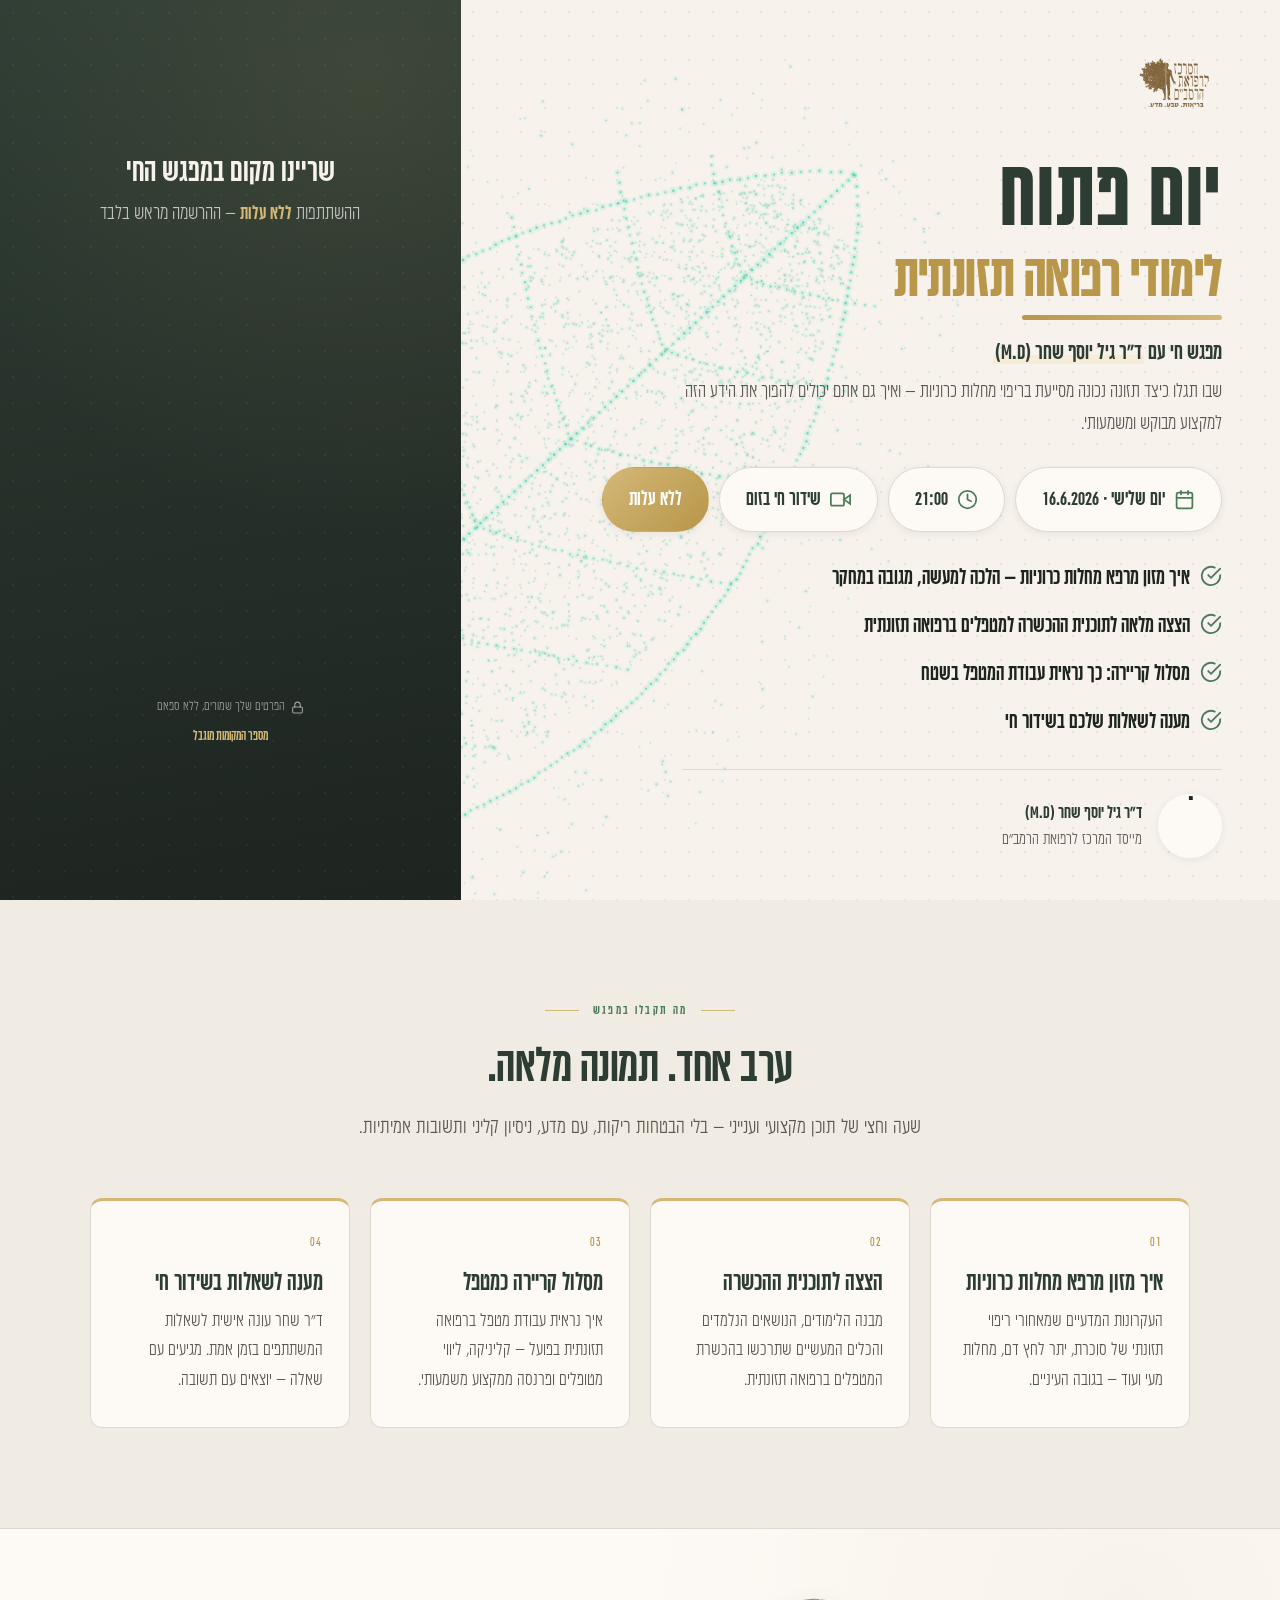
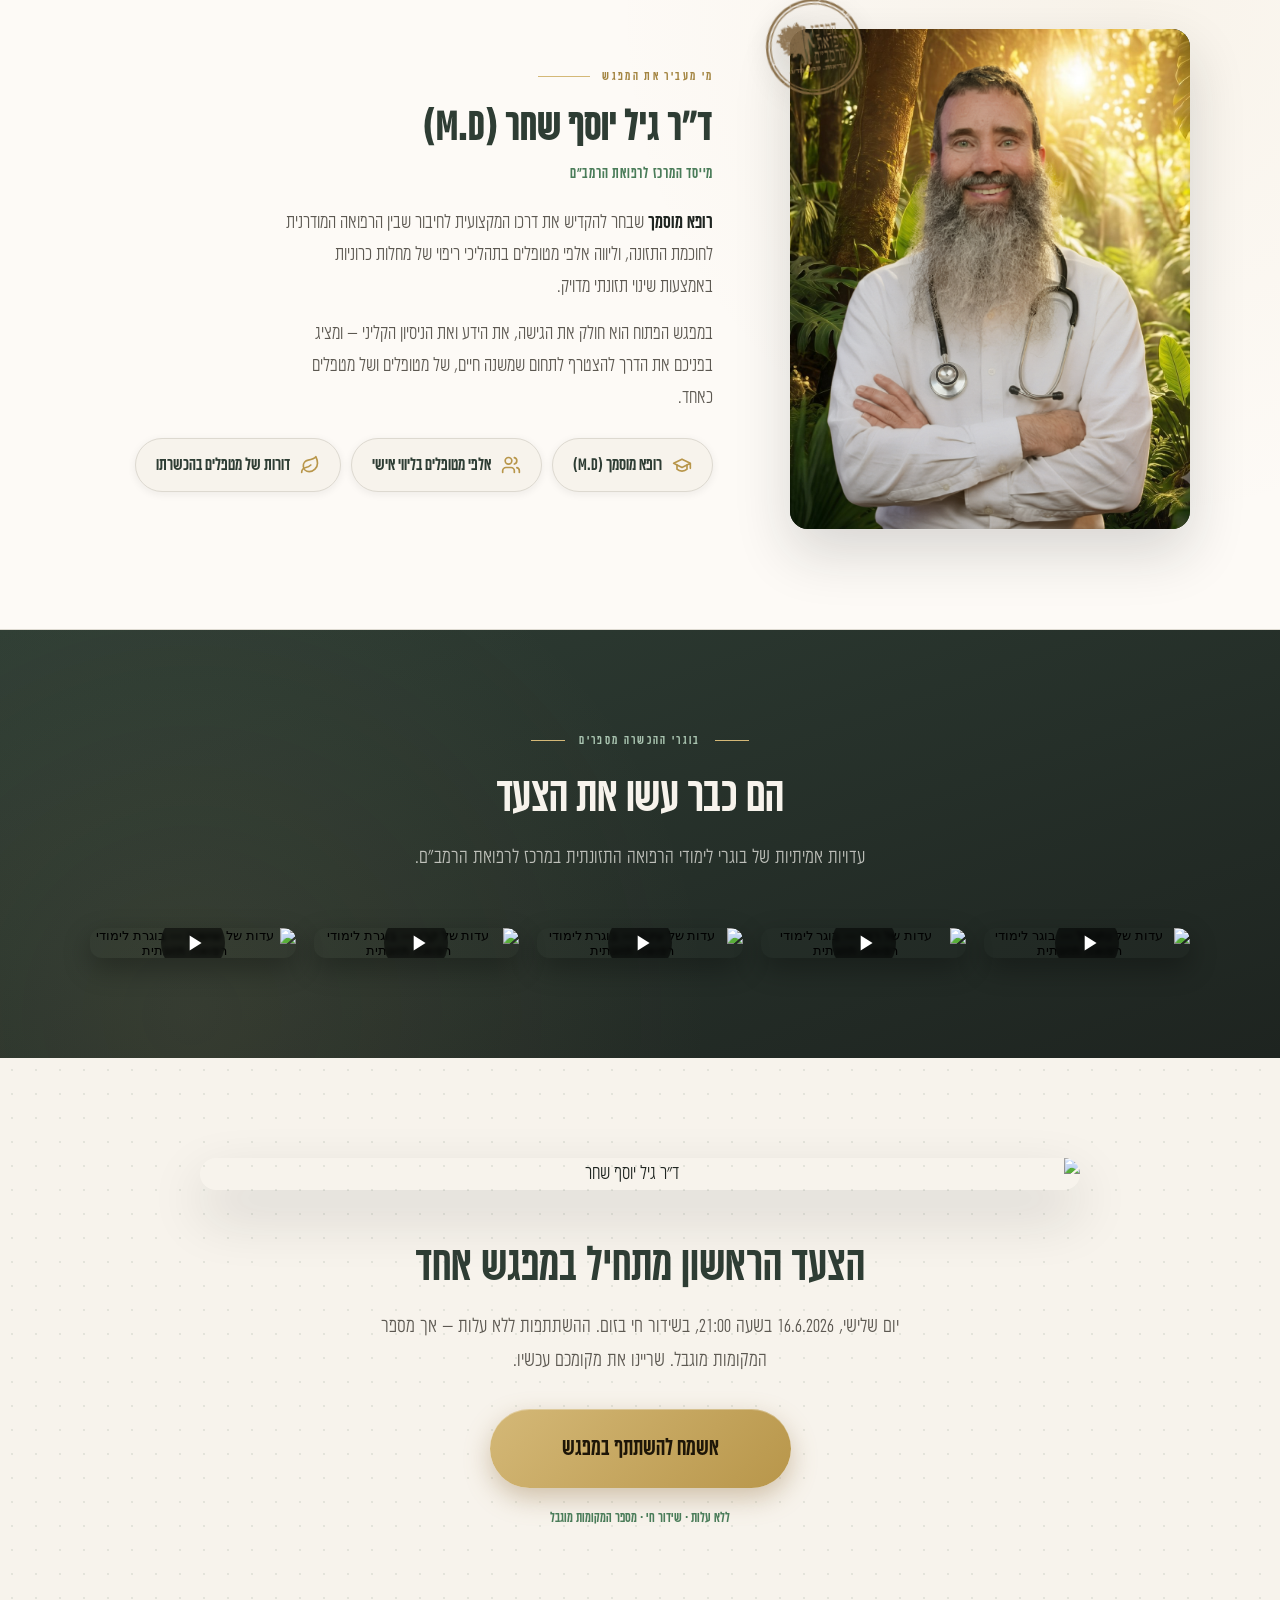
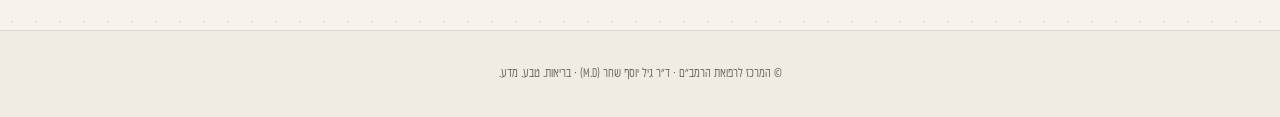
==== deploy/index.html @ e57608a2 "Initial commit: Rambam open-day landing page Landing page variants, deploy folder (served on Vercel)" ====
<!DOCTYPE html>
<html lang="he" dir="rtl">
<head>
<meta charset="UTF-8">
<meta name="viewport" content="width=device-width, initial-scale=1.0">
<title>יום פתוח | הכשרת מטפלים ברפואה תזונתית — ד"ר גיל יוסף שחר (M.D)</title>
<style>
@font-face{font-family:'FbMonopolitser';font-weight:400;font-style:normal;font-display:swap;src:url([data-uri]) format('opentype');}
@font-face{font-family:'FbMonopolitser';font-weight:400;font-style:normal;font-display:swap;src:url([data-uri]) format('opentype');unicode-range:U+0590-05FF,U+FB1D-FB4F,U+200F,U+05BE;}
@font-face{font-family:'FbMonopolitser';font-weight:500;font-style:normal;font-display:swap;src:url([data-uri]) format('opentype');}
@font-face{font-family:'FbMonopolitser';font-weight:500;font-style:normal;font-display:swap;src:url([data-uri]) format('opentype');unicode-range:U+0590-05FF,U+FB1D-FB4F,U+200F,U+05BE;}
@font-face{font-family:'FbMonopolitser';font-weight:700;font-style:normal;font-display:swap;src:url([data-uri]) format('opentype');}
@font-face{font-family:'FbMonopolitser';font-weight:700;font-style:normal;font-display:swap;src:url([data-uri]) format('opentype');unicode-range:U+0590-05FF,U+FB1D-FB4F,U+200F,U+05BE;}
@font-face{font-family:'FbMonopolitser';font-weight:900;font-style:normal;font-display:swap;src:url([data-uri]) format('opentype');}
@font-face{font-family:'FbMonopolitser';font-weight:900;font-style:normal;font-display:swap;src:url([data-uri]) format('opentype');unicode-range:U+0590-05FF,U+FB1D-FB4F,U+200F,U+05BE;}
  :root{
    --ink:#1E2420;
    --ink-soft:#5C5851;
    --sage:#8DB89A;
    --leaf:#4A7C59;
    --forest:#2E3D34;
    --forest-deep:#1E2420;
    --cream:#F7F3EC;
    --cream-2:#F0ECE3;
    --paper:#FDFAF6;
    --line:#DDD9D0;
    --bronze:#B8964A;
    --bronze-light:#D4B877;
    --bronze-pale:#F5EDD8;
    --bronze-deep:#8F7234;
    --gold-600:#A38440;
    --white:#FDFAF6;
    --shadow-sm:0 2px 8px rgba(24,34,30,.07);
    --shadow-md:0 12px 32px rgba(24,34,30,.12);
    --shadow-lg:0 24px 56px rgba(24,34,30,.16);
    --shadow-gold:0 8px 24px rgba(184,134,47,.22);
    --r-sm:8px; --r-md:12px; --r-lg:18px;
    --ease:cubic-bezier(.22,1,.36,1);
  }
  *{margin:0;padding:0;box-sizing:border-box}
  html{scroll-behavior:smooth}
  body{
    font-family:'FbMonopolitser','Heebo','Assistant',sans-serif;
    color:var(--ink);
    background:var(--cream);
    line-height:1.65;
    font-size:19.5px;
    -webkit-font-smoothing:antialiased;
    overflow-x:hidden;
  }
  h1,h2,h3{font-family:'FbMonopolitser','Heebo','Assistant',sans-serif;font-weight:700;line-height:1.22}
  img{max-width:100%;display:block}
  a{color:inherit}
  :focus-visible{outline:3px solid var(--bronze-light);outline-offset:2px;border-radius:4px}

  .dotted{
    background-image:radial-gradient(circle,rgba(86,117,94,.12) 1px,transparent 1px);
    background-size:24px 24px;
  }

  @media (prefers-reduced-motion:reduce){
    *,*::before,*::after{animation-duration:.01ms!important;animation-delay:0ms!important;transition-duration:.01ms!important}
    html{scroll-behavior:auto}
  }

  /* ============ HERO ============ */
  .hero{
    min-height:100vh;
    min-height:100dvh;
    display:grid;
    grid-template-columns:minmax(0,1fr) clamp(400px,36vw,500px); /* RTL: right=content, left=form */
  }
  .hero-content{
    padding:clamp(20px,3vw,36px) clamp(24px,4.5vw,64px) clamp(28px,3vw,44px);
    display:flex;
    flex-direction:column;
    min-width:0;
  }
  .hero-topbar{
    display:flex;
    align-items:center;
    gap:14px;
    margin-bottom:14px;
  }
  .hero-topbar img{height:96px;width:auto}
  .hero-inner{margin:auto 0;max-width:680px}
  .hero h1{
    font-size:clamp(46px,4.8vw,76px);
    font-weight:900;
    color:var(--forest);
    margin-bottom:20px;
    letter-spacing:-.01em;
    line-height:1.12;
  }
  .hero h1 .h1-top{
    display:block;
    font-size:1.55em;
    font-weight:900;
    color:var(--forest);
    letter-spacing:.02em;
    margin-bottom:0;
    line-height:1;
  }
  .hero h1 em{
    font-style:normal;
    display:block;
    position:relative;
    color:var(--bronze);
  }
  .hero h1 em::after{
    content:"";
    position:absolute;
    right:0;bottom:-6px;
    width:clamp(90px,30%,200px);
    height:5px;
    background:linear-gradient(270deg,var(--bronze-light),var(--bronze));
    border-radius:3px;
  }
  .sub-lead{
    display:block;
    font-size:1.18em;
    font-weight:700;
    color:var(--forest);
    margin-bottom:6px;
  }
  .sub-lead mark{
    background:linear-gradient(transparent 62%,var(--bronze-pale) 62%);
    color:inherit;
    padding:0 2px;
  }
  .hero-sub{
    font-size:clamp(19px,1.5vw,22px);
    font-weight:300;
    color:var(--ink-soft);
    max-width:560px;
    margin-bottom:26px;
  }
  .date-badge{
    display:flex;
    flex-wrap:wrap;
    gap:10px;
    margin-bottom:28px;
  }
  .date-badge span{
    display:inline-flex;
    align-items:center;
    gap:9px;
    padding:15px 26px;
    font-weight:700;
    font-size:20px;
    color:var(--forest);
    background:var(--paper);
    border:1.5px solid var(--line);
    border-radius:100px;
    box-shadow:var(--shadow-sm);
    white-space:nowrap;
  }
  .date-badge svg{width:21px;height:21px;stroke:var(--leaf);flex-shrink:0}
  .date-badge .free{
    color:#fff;
    background:linear-gradient(135deg,var(--bronze-light),var(--bronze));
    border-color:transparent;
  }
  .hero-points{list-style:none;margin-bottom:4px}
  .hero-points li{
    position:relative;
    padding-right:32px;
    margin-bottom:12px;
    font-size:22px;
    font-weight:700;
    color:var(--ink);
  }
  .hero-points li svg{
    position:absolute;
    right:0;top:5px;
    width:22px;height:22px;
    stroke:var(--leaf);
  }
  .hero-doc{
    margin-top:28px;
    display:flex;
    align-items:center;
    gap:16px;
    padding-top:24px;
    border-top:1px solid var(--line);
    max-width:540px;
  }
  .hero-doc-pic{
    width:64px;height:64px;flex:none;
    border-radius:50%;
    overflow:hidden;
    border:2px solid var(--paper);
    box-shadow:var(--shadow-sm);
    background:var(--paper);
  }
  .hero-doc-pic img{
    width:100%;height:100%;
    object-fit:cover;
    object-position:51% 45%;
    transform:scale(3.4);
    transform-origin:51% 47%;
  }
  .hero-doc .name{font-weight:700;color:var(--forest);font-size:18px}
  .hero-doc .role{font-size:16px;color:var(--ink-soft)}

  /* ============ HERO PEEK LEAF — removable block (start) ============ */
  .hero{position:relative;overflow:hidden}
  .hero-content{position:relative;z-index:1}     /* transparent → leaf peeks through on cream */
  .form-panel{position:relative;z-index:1}        /* opaque green → hides the leaf behind it */
  .leaf-bg{position:absolute;inset:0;z-index:0;pointer-events:none}
  .leaf-bg canvas{position:absolute;inset:0;width:100%;height:100%;display:block}
  /* ============ HERO PEEK LEAF — removable block (end) ============ */


  /* ============ FORM PANEL ============ */
  .form-panel{
    background:
      radial-gradient(circle at 80% 10%,rgba(194,163,111,.12),transparent 50%),
      radial-gradient(circle,rgba(250,248,243,.05) 1px,transparent 1px),
      linear-gradient(170deg,var(--forest) 0%,var(--forest-deep) 100%);
    background-size:auto,26px 26px,auto;
    color:var(--cream);
    display:flex;
    align-items:center;
    justify-content:center;
    padding:clamp(28px,3vw,44px) clamp(24px,2.6vw,44px);
  }
  .form-card{width:100%;max-width:392px}
  .smoove-embed{margin:6px 0 4px}
  .smoove-embed iframe{
    width:100%;
    min-height:430px;
    border:0;
    border-radius:var(--r-md);
    background:transparent;
    display:block;
  }
  .form-card h2{
    font-size:clamp(31px,2.5vw,36px);
    font-weight:700;
    color:var(--cream);
    margin-bottom:6px;
    text-align:center;
  }
  .form-card .form-sub{
    text-align:center;
    font-size:19.5px;
    font-weight:300;
    color:rgba(250,248,243,.72);
    margin-bottom:24px;
  }
  .form-card .form-sub strong{color:var(--bronze-light);font-weight:600}
  .field{margin-bottom:14px}
  .field label{
    display:block;
    font-size:13px;
    font-weight:600;
    letter-spacing:.04em;
    color:rgba(250,248,243,.78);
    margin-bottom:5px;
  }
  .field input[type=text],
  .field input[type=tel],
  .field input[type=email]{
    width:100%;
    min-height:48px;
    padding:12px 16px;
    border:1px solid rgba(250,248,243,.22);
    border-radius:var(--r-sm);
    background:rgba(250,248,243,.06);
    color:var(--cream);
    font-family:'FbMonopolitser','Heebo','Assistant',sans-serif;
    font-size:16px;
    transition:border-color .2s,background .2s,box-shadow .2s;
  }
  .field input::placeholder{color:rgba(250,248,243,.38)}
  .field input:focus{
    outline:none;
    border-color:var(--bronze-light);
    background:rgba(250,248,243,.1);
    box-shadow:0 0 0 3px rgba(194,163,111,.22);
  }
  .name-row{display:grid;grid-template-columns:1fr 1fr;gap:12px;margin-bottom:14px}
  .name-row .field{margin-bottom:0}
  .consent{
    display:flex;
    align-items:flex-start;
    gap:10px;
    margin:6px 0 18px;
    font-size:12px;
    line-height:1.55;
    color:rgba(250,248,243,.66);
    cursor:pointer;
  }
  .consent input{
    margin-top:2px;
    width:18px;height:18px;
    flex-shrink:0;
    accent-color:var(--bronze-light);
    cursor:pointer;
  }
  .submit-btn{
    width:100%;
    min-height:68px;
    padding:19px;
    border:none;
    border-radius:var(--r-md);
    background:linear-gradient(135deg,var(--bronze-light) 0%,var(--bronze) 100%);
    color:#1e1608;
    font-family:'FbMonopolitser','Heebo','Assistant',sans-serif;
    font-size:23px;
    font-weight:700;
    cursor:pointer;
    transition:transform .18s var(--ease),box-shadow .18s var(--ease),opacity .2s;
    box-shadow:0 8px 22px rgba(0,0,0,.28),inset 0 1px 0 rgba(255,255,255,.25);
    display:flex;
    align-items:center;
    justify-content:center;
    gap:10px;
  }
  .submit-btn:hover{transform:translateY(-2px);box-shadow:0 12px 28px rgba(0,0,0,.34),inset 0 1px 0 rgba(255,255,255,.25)}
  .submit-btn:active{transform:translateY(0) scale(.985)}
  .submit-btn:disabled{opacity:.65;cursor:wait;transform:none}
  .spinner{
    width:18px;height:18px;
    border:2.5px solid rgba(30,22,8,.3);
    border-top-color:#1e1608;
    border-radius:50%;
    animation:spin .7s linear infinite;
    display:none;
  }
  .submit-btn.loading .spinner{display:block}
  @keyframes spin{to{transform:rotate(360deg)}}
  .trust-line{
    display:flex;
    align-items:center;
    justify-content:center;
    gap:7px;
    font-size:13px;
    color:rgba(250,248,243,.58);
    margin-top:13px;
  }
  .trust-line svg{width:13px;height:13px;stroke:rgba(250,248,243,.58)}
  .urgency{
    text-align:center;
    font-size:13.5px;
    font-weight:600;
    color:var(--bronze-light);
    margin-top:6px;
  }
  .form-error{
    display:none;
    margin-top:12px;
    padding:11px 14px;
    border-radius:var(--r-sm);
    background:rgba(180,60,60,.2);
    border:1px solid rgba(220,120,120,.45);
    color:#f5d4d4;
    font-size:14.5px;
    text-align:center;
  }
  .form-success{display:none;text-align:center;padding:34px 10px}
  .form-success .check{
    width:68px;height:68px;
    margin:0 auto 18px;
    border-radius:50%;
    background:rgba(194,163,111,.18);
    border:2px solid var(--bronze-light);
    display:flex;align-items:center;justify-content:center;
  }
  .form-success .check svg{width:30px;height:30px;stroke:var(--bronze-light)}
  .form-success h3{font-size:31px;color:var(--cream);margin-bottom:10px}
  .form-success p{font-size:18.5px;font-weight:300;color:rgba(250,248,243,.8)}

  /* ============ SECTIONS ============ */
  section{padding:clamp(64px,8vw,100px) 24px}
  .wrap{max-width:1100px;margin:0 auto}
  .sec-kicker{
    display:flex;align-items:center;gap:14px;
    font-size:13px;font-weight:600;letter-spacing:.18em;
    color:var(--leaf);margin-bottom:16px;justify-content:center;
  }
  .sec-kicker::before,.sec-kicker::after{content:"";width:34px;height:1px;background:var(--bronze-light)}
  .sec-title{
    font-size:clamp(35px,3.9vw,52px);
    color:var(--forest);
    text-align:center;
    margin-bottom:14px;
    letter-spacing:-.01em;
  }
  .sec-lead{
    text-align:center;
    max-width:620px;
    margin:0 auto clamp(36px,4.5vw,52px);
    color:var(--ink-soft);
    font-weight:300;
    font-size:20.5px;
  }

  /* benefits */
  .benefits{background:var(--cream-2)}
  .benefit-grid{
    display:grid;
    grid-template-columns:repeat(auto-fit,minmax(250px,1fr));
    gap:20px;
  }
  .benefit{
    background:var(--paper);
    border:1px solid var(--line);
    border-top:3px solid var(--bronze-light);
    border-radius:var(--r-md);
    padding:30px 26px;
    transition:transform .25s var(--ease),box-shadow .25s var(--ease);
  }
  .benefit:hover{transform:translateY(-5px);box-shadow:var(--shadow-md)}
  .benefit .num{
    font-family:'FbMonopolitser','Heebo',sans-serif;
    font-weight:500;
    font-size:14px;
    color:var(--bronze);
    letter-spacing:.12em;
    margin-bottom:14px;
    display:block;
  }
  .benefit h3{font-size:25px;color:var(--forest);margin-bottom:9px}
  .benefit p{font-size:18px;color:var(--ink-soft);font-weight:300}

  /* about */
  .about{
    background:
      radial-gradient(circle at 88% 12%,rgba(184,150,74,.07),transparent 40%),
      var(--paper);
    border-block:1px solid var(--line);
  }
  .about .wrap{
    display:grid;
    grid-template-columns:minmax(280px,400px) 1fr;
    gap:clamp(40px,6vw,84px);
    align-items:center;
  }
  .about-photo{position:relative}
  .about-photo img.about-portrait{
    border-radius:var(--r-lg);
    box-shadow:var(--shadow-lg);
    width:100%;
    aspect-ratio:4/5;
    object-fit:cover;
  }
  /* ABOUT 3D PARALLAX — removable block (start) */
  .depth-scene{
    position:relative;
    width:100%;
    aspect-ratio:4/5;
    border-radius:var(--r-lg);
    overflow:hidden;
    box-shadow:var(--shadow-lg);
    background:#1b271b;
  }
  .depth-scene img{
    position:absolute;inset:0;
    width:100%;height:100%;
    object-fit:cover;
    object-position:center;
    will-change:transform;
    user-select:none;-webkit-user-drag:none;
    pointer-events:none;
  }
  .depth-bg{transform:translate(0,0) scale(1.06)}
  .depth-fg{transform:translate(0,0) scale(1.07)}
  /* ABOUT 3D PARALLAX — removable block (end) */
  .about-photo::before{
    content:"";
    position:absolute;
    inset:14px -14px -14px 14px;
    border:1.5px solid var(--bronze-light);
    border-radius:var(--r-lg);
    z-index:-1;
  }
  .about-photo::after{
    content:"";
    position:absolute;
    inset:auto -14px -14px 40%;
    height:46%;
    background:var(--bronze-pale);
    border-radius:var(--r-lg);
    z-index:-2;
  }
  .about-stamp{
    position:absolute;
    top:-30px;left:-24px;
    width:96px;height:96px;
    opacity:.95;
    filter:drop-shadow(0 6px 14px rgba(24,34,30,.22));
    transform:rotate(-7deg);
  }
  .about-kicker{
    display:flex;align-items:center;gap:12px;
    font-size:13px;font-weight:600;
    letter-spacing:.18em;color:var(--gold-600);
    margin-bottom:12px;
  }
  .about-kicker::after{content:"";height:1px;width:52px;background:var(--bronze-light)}
  .about-text h2{font-size:clamp(34px,3.6vw,49px);color:var(--forest);margin-bottom:6px;font-weight:900}
  .about-text .about-role{
    font-size:15.5px;font-weight:600;color:var(--leaf);
    letter-spacing:.05em;margin-bottom:20px;
  }
  .about-text p{color:var(--ink-soft);font-weight:300;margin-bottom:14px;font-size:19.5px;max-width:62ch}
  .about-text p strong{font-weight:600;color:var(--ink)}
  .about-creds{display:flex;flex-wrap:wrap;gap:10px;margin-top:24px}
  .about-cred{
    display:inline-flex;align-items:center;gap:10px;
    padding:11px 20px;
    border:1px solid var(--line);
    border-radius:999px;
    background:var(--cream);
    font-size:18px;font-weight:600;color:var(--forest);
    box-shadow:var(--shadow-sm);
  }
  .about-cred svg{width:20px;height:20px;color:var(--bronze);flex:none}

  /* testimonials */
  .testimonials{
    background:
      radial-gradient(circle at 15% 90%,rgba(194,163,111,.1),transparent 45%),
      linear-gradient(160deg,var(--forest) 0%,var(--forest-deep) 100%);
    color:var(--cream);
  }
  .testimonials .sec-title{color:var(--cream)}
  .testimonials .sec-kicker{color:#a9c4b0}
  .testimonials .sec-lead{color:rgba(250,248,243,.72)}
  .testi-strip{
    display:grid;
    grid-template-columns:repeat(5,1fr);
    gap:18px;
  }
  .testi-card{
    position:relative;
    display:block;
    width:100%;
    padding:0;
    border:0;
    background:none;
    cursor:pointer;
    border-radius:var(--r-md);
    overflow:hidden;
    box-shadow:0 10px 28px rgba(0,0,0,.32);
    transition:transform .3s var(--ease);
  }
  .testi-card img{width:100%;display:block;border-radius:inherit}
  .testi-card:hover{transform:translateY(-6px)}
  .testi-play{
    position:absolute;
    top:50%;left:50%;
    transform:translate(-50%,-50%);
    width:64px;height:64px;
    display:flex;align-items:center;justify-content:center;
    border-radius:50%;
    background:rgba(0,0,0,.55);
    backdrop-filter:blur(2px);
    transition:transform .25s var(--ease),background .25s var(--ease);
    pointer-events:none;
  }
  .testi-card:hover .testi-play{transform:translate(-50%,-50%) scale(1.08);background:rgba(155,125,79,.92)}
  .testi-play svg{width:26px;height:26px;margin-right:-3px;fill:#fff}
  /* youtube lightbox */
  .yt-lightbox{
    position:fixed;inset:0;z-index:9999;
    display:none;align-items:center;justify-content:center;
    background:rgba(0,0,0,.86);
    padding:24px;
  }
  .yt-lightbox.open{display:flex}
  .yt-frame{
    position:relative;
    width:min(960px,100%);
    aspect-ratio:16/9;
    border-radius:12px;
    overflow:hidden;
    box-shadow:0 20px 60px rgba(0,0,0,.6);
    background:#000;
  }
  .yt-frame iframe{position:absolute;inset:0;width:100%;height:100%;border:0}
  .yt-close{
    position:absolute;top:-46px;right:0;
    width:40px;height:40px;
    border:0;border-radius:50%;
    background:rgba(255,255,255,.14);
    color:#fff;font-size:24px;line-height:1;
    cursor:pointer;
  }
  .yt-close:hover{background:rgba(255,255,255,.28)}

  /* final cta */
  .final-cta{text-align:center}
  .final-cta .pano{
    max-width:880px;
    margin:0 auto 46px;
    border-radius:var(--r-lg);
    overflow:hidden;
    box-shadow:var(--shadow-lg);
  }
  .final-cta h2{font-size:clamp(35px,3.9vw,55px);color:var(--forest);margin-bottom:14px}
  .final-cta p{color:var(--ink-soft);font-weight:300;max-width:560px;margin:0 auto 30px;font-size:20.5px}
  .cta-btn{
    display:inline-flex;
    align-items:center;
    justify-content:center;
    min-height:72px;
    padding:20px 72px;
    border-radius:100px;
    background:linear-gradient(135deg,var(--bronze-light),var(--bronze));
    color:#1e1608;
    font-weight:700;
    font-size:24px;
    text-decoration:none;
    box-shadow:0 10px 26px rgba(155,125,79,.42),inset 0 1px 0 rgba(255,255,255,.3);
    transition:transform .18s var(--ease),box-shadow .18s var(--ease);
    cursor:pointer;
  }
  .cta-btn:hover{transform:translateY(-2px);box-shadow:0 14px 32px rgba(155,125,79,.5),inset 0 1px 0 rgba(255,255,255,.3)}
  .cta-btn:active{transform:translateY(0) scale(.985)}
  .cta-meta{margin-top:18px;font-size:14.5px;color:var(--leaf);font-weight:600}

  footer{
    padding:32px 24px;
    text-align:center;
    font-size:13.5px;
    color:var(--ink-soft);
    border-top:1px solid var(--line);
    background:var(--cream-2);
  }

  /* sticky mobile CTA */
  .sticky-cta{
    display:none;
    position:fixed;
    bottom:0;right:0;left:0;
    z-index:60;
    padding:10px 14px calc(10px + env(safe-area-inset-bottom));
    background:rgba(29,49,36,.97);
    backdrop-filter:blur(8px);
    box-shadow:0 -6px 20px rgba(0,0,0,.2);
  }
  .sticky-cta a{
    display:flex;
    align-items:center;
    justify-content:center;
    min-height:58px;
    padding:15px;
    border-radius:var(--r-md);
    background:linear-gradient(135deg,var(--bronze-light),var(--bronze));
    color:#1e1608;
    font-weight:700;
    font-size:20px;
    text-decoration:none;
  }

  /* ============ RESPONSIVE ============ */
  /* tablet landscape: keep split but tighten */
  @media (max-width:1200px) and (min-width:1025px){
    .hero{grid-template-columns:minmax(0,1fr) 400px}
    .hero h1{font-size:clamp(39px,3.9vw,52px)}
    .hero-content{padding:24px 32px 32px}
  }
  /* tablet portrait + mobile: stack */
  @media (max-width:1024px){
    .hero{grid-template-columns:1fr;min-height:0}
    .hero-content{padding:18px 22px 26px}
    .hero-topbar{margin-bottom:12px}
    .hero-topbar img{height:60px}
    .hero-inner{margin:0;max-width:640px}
    .hero h1{font-size:clamp(34px,8.3vw,52px);margin-bottom:12px}
    .hero-sub{margin-bottom:18px}
    .date-badge{margin-bottom:0;gap:7px}
    .date-badge span{padding:13px 21px;font-size:18px}
    .hero-points,.hero-doc{display:none}
    .form-panel{padding:28px 20px 36px}
    .about .wrap{grid-template-columns:1fr;gap:48px}
    .about-photo{max-width:380px;margin:0 auto;width:100%}
    .testi-strip{grid-template-columns:repeat(3,1fr)}
    .sticky-cta{display:block}
    .sticky-cta.hidden{display:none}
    footer{padding-bottom:calc(96px + env(safe-area-inset-bottom))}
  }
  /* phones */
  @media (max-width:640px){
    body{font-size:18.5px}
    section{padding:56px 18px}
    .hero-content{padding:14px 18px 22px}
    .hero h1{font-size:clamp(33px,9.9vw,42px)}
    .hero h1 em{white-space:normal}
    .hero-sub{font-size:18.5px}
    .date-badge span{padding:12px 18px;font-size:17px;gap:7px}
    .date-badge svg{width:18px;height:18px}
    .form-panel{padding:26px 16px 34px}
    .form-card{max-width:100%}
    .benefit{padding:24px 20px}
    .testi-strip{
      display:flex;
      overflow-x:auto;
      scroll-snap-type:x mandatory;
      gap:14px;
      padding-bottom:8px;
      -webkit-overflow-scrolling:touch;
      scrollbar-width:none;
    }
    .testi-strip::-webkit-scrollbar{display:none}
    .testi-card{
      flex:0 0 72%;
      scroll-snap-align:center;
    }
    .about-stamp{width:78px;height:78px;top:-22px;left:-8px}
    .about-cred{font-size:17px;padding:10px 16px}
    .cta-btn{width:100%;padding:16px 24px}
  }
  /* very small phones */
  @media (max-width:380px){
    .name-row{grid-template-columns:1fr;gap:0}
    .name-row .field{margin-bottom:14px}
  }
</style>
</head>
<body>

<!-- ================= HERO ================= -->
<header class="hero" id="top">
  <!-- HERO PEEK LEAF — removable block (start) -->
  <div class="leaf-bg" aria-hidden="true"><canvas id="leafCanvas"></canvas></div>
  <!-- HERO PEEK LEAF — removable block (end) -->

  <!-- content column (right in RTL) -->
  <div class="hero-content dotted">
    <div class="hero-topbar">
      <img src="[data-uri]" alt="המרכז לרפואת הרמב״ם — בריאות. טבע. מדע." width="76" height="76">
    </div>

    <div class="hero-inner">
      <h1 ><span class="h1-top">יום פתוח</span><em>לימודי רפואה תזונתית</em></h1>
      <p class="hero-sub">
        <span class="sub-lead">מפגש חי עם <mark>ד"ר גיל יוסף שחר (M.D)</mark></span>
        שבו תגלו כיצד תזונה נכונה מסייעת בריפוי מחלות כרוניות —
        ואיך גם אתם יכולים להפוך את הידע הזה למקצוע מבוקש ומשמעותי.
      </p>
      <div class="date-badge">
        <span><svg viewBox="0 0 24 24" fill="none" stroke-width="2" stroke-linecap="round"><rect x="3" y="4" width="18" height="18" rx="2"/><path d="M16 2v4M8 2v4M3 10h18"/></svg>יום שלישי · 16.6.2026</span>
        <span><svg viewBox="0 0 24 24" fill="none" stroke-width="2" stroke-linecap="round"><circle cx="12" cy="12" r="10"/><path d="M12 6v6l4 2"/></svg>21:00</span>
        <span><svg viewBox="0 0 24 24" fill="none" stroke-width="2" stroke-linecap="round"><path d="M23 7l-7 5 7 5V7z"/><rect x="1" y="5" width="15" height="14" rx="2"/></svg>שידור חי בזום</span>
        <span class="free">ללא עלות</span>
      </div>
      <ul class="hero-points">
        <li><svg viewBox="0 0 24 24" fill="none" stroke-width="2" stroke-linecap="round" stroke-linejoin="round"><path d="M22 11.08V12a10 10 0 1 1-5.93-9.14"/><path d="M22 4L12 14.01l-3-3"/></svg>איך מזון מרפא מחלות כרוניות — הלכה למעשה, מגובה במחקר</li>
        <li><svg viewBox="0 0 24 24" fill="none" stroke-width="2" stroke-linecap="round" stroke-linejoin="round"><path d="M22 11.08V12a10 10 0 1 1-5.93-9.14"/><path d="M22 4L12 14.01l-3-3"/></svg>הצצה מלאה לתוכנית ההכשרה למטפלים ברפואה תזונתית</li>
        <li><svg viewBox="0 0 24 24" fill="none" stroke-width="2" stroke-linecap="round" stroke-linejoin="round"><path d="M22 11.08V12a10 10 0 1 1-5.93-9.14"/><path d="M22 4L12 14.01l-3-3"/></svg>מסלול קריירה: כך נראית עבודת המטפל בשטח</li>
        <li><svg viewBox="0 0 24 24" fill="none" stroke-width="2" stroke-linecap="round" stroke-linejoin="round"><path d="M22 11.08V12a10 10 0 1 1-5.93-9.14"/><path d="M22 4L12 14.01l-3-3"/></svg>מענה לשאלות שלכם בשידור חי</li>
      </ul>
      <div class="hero-doc">
        <span class="hero-doc-pic"><img src="https://rambam-medicine.org.il/wp-content/uploads/2024/07/%D7%92%D7%99%D7%9C-%D7%A4%D7%95%D7%9C-%D7%A4%D7%A8%D7%99%D7%99%D7%9D-copy-scaled-1.jpg" alt="ד״ר גיל יוסף שחר" width="64" height="64"></span>
        <div>
          <div class="name">ד"ר גיל יוסף שחר (M.D)</div>
          <div class="role">מייסד המרכז לרפואת הרמב"ם</div>
        </div>
      </div>
    </div>
  </div>

  <!-- form column (left in RTL) -->
  <div class="form-panel" id="register">
    <div class="form-card">

      <div id="formWrap">
        <h2>שריינו מקום במפגש החי</h2>
        <p class="form-sub">ההשתתפות <strong>ללא עלות</strong> — ההרשמה מראש בלבד</p>

        <!-- SMOOVE FORM EMBED -->
        <div class="smoove-embed">
          <iframe title="טופס הרשמה" src="https://embed.vp4.me/LandingPage,d9bc250f-30b5-44f8-afa4-aa8fcbe06c27,606798.aspx?r=1009" frameborder="0" allowfullscreen class="embediframe" sandbox="allow-same-origin allow-scripts allow-popups allow-forms allow-top-navigation allow-top-navigation-by-user-activation"></iframe>
        </div>

        <p class="trust-line"><svg viewBox="0 0 24 24" fill="none" stroke-width="2" stroke-linecap="round"><rect x="3" y="11" width="18" height="11" rx="2"/><path d="M7 11V7a5 5 0 0 1 10 0v4"/></svg>הפרטים שלך שמורים, ללא ספאם</p>
        <p class="urgency">מספר המקומות מוגבל</p>
      </div>

    </div>
  </div>
</header>

<!-- ================= BENEFITS ================= -->
<section class="benefits" id="benefits">
  <div class="wrap">
    <div class="sec-kicker">מה תקבלו במפגש</div>
    <h2 class="sec-title">ערב אחד. תמונה מלאה.</h2>
    <p class="sec-lead">שעה וחצי של תוכן מקצועי וענייני — בלי הבטחות ריקות, עם מדע, ניסיון קליני ותשובות אמיתיות.</p>
    <div class="benefit-grid">
      <div class="benefit">
        <span class="num">01</span>
        <h3>איך מזון מרפא מחלות כרוניות</h3>
        <p>העקרונות המדעיים שמאחורי ריפוי תזונתי של סוכרת, יתר לחץ דם, מחלות מעי ועוד — בגובה העיניים.</p>
      </div>
      <div class="benefit">
        <span class="num">02</span>
        <h3>הצצה לתוכנית ההכשרה</h3>
        <p>מבנה הלימודים, הנושאים הנלמדים והכלים המעשיים שתרכשו בהכשרת המטפלים ברפואה תזונתית.</p>
      </div>
      <div class="benefit">
        <span class="num">03</span>
        <h3>מסלול קריירה כמטפל</h3>
        <p>איך נראית עבודת מטפל ברפואה תזונתית בפועל — קליניקה, ליווי מטופלים ופרנסה ממקצוע משמעותי.</p>
      </div>
      <div class="benefit">
        <span class="num">04</span>
        <h3>מענה לשאלות בשידור חי</h3>
        <p>ד"ר שחר עונה אישית לשאלות המשתתפים בזמן אמת. מגיעים עם שאלה — יוצאים עם תשובה.</p>
      </div>
    </div>
  </div>
</section>

<!-- ================= ABOUT ================= -->
<section class="about" id="about">
  <div class="wrap">
    <div class="about-photo">
      <!-- ABOUT 3D PARALLAX — removable block (start) -->
      <div class="depth-scene" id="depthScene">
        <img class="depth-bg" src="jungle-bg.jpg" alt="" loading="lazy" draggable="false">
        <img class="depth-fg" src="gil-fg.png" alt="ד״ר גיל יוסף שחר (M.D)" loading="lazy" draggable="false">
      </div>
      <!-- ABOUT 3D PARALLAX — removable block (end) -->
      <img class="about-stamp" src="[data-uri]" alt="חותמת המרכז לרפואת הרמב״ם — בריאות. טבע. מדע." loading="lazy">
    </div>
    <div class="about-text">
      <div class="about-kicker">מי מעביר את המפגש</div>
      <h2>ד"ר גיל יוסף שחר (M.D)</h2>
      <div class="about-role">מייסד המרכז לרפואת הרמב"ם</div>
      <p>
        <strong>רופא מוסמך</strong> שבחר להקדיש את דרכו המקצועית לחיבור שבין הרפואה המודרנית
        לחוכמת התזונה, וליווה אלפי מטופלים בתהליכי ריפוי של מחלות כרוניות באמצעות שינוי תזונתי מדויק.
      </p>
      <p>
        במפגש הפתוח הוא חולק את הגישה, את הידע ואת הניסיון הקליני — ומציג בפניכם את הדרך להצטרף לתחום
        שמשנה חיים, של מטופלים ושל מטפלים כאחד.
      </p>
      <div class="about-creds">
        <span class="about-cred">
          <svg viewBox="0 0 24 24" fill="none" stroke="currentColor" stroke-width="2" stroke-linecap="round" stroke-linejoin="round" aria-hidden="true"><path d="M22 10v6M2 10l10-5 10 5-10 5z"/><path d="M6 12v5c3 3 9 3 12 0v-5"/></svg>
          רופא מוסמך (M.D)
        </span>
        <span class="about-cred">
          <svg viewBox="0 0 24 24" fill="none" stroke="currentColor" stroke-width="2" stroke-linecap="round" stroke-linejoin="round" aria-hidden="true"><path d="M16 21v-2a4 4 0 0 0-4-4H6a4 4 0 0 0-4 4v2"/><circle cx="9" cy="7" r="4"/><path d="M22 21v-2a4 4 0 0 0-3-3.87"/><path d="M16 3.13a4 4 0 0 1 0 7.75"/></svg>
          אלפי מטופלים בליווי אישי
        </span>
        <span class="about-cred">
          <svg viewBox="0 0 24 24" fill="none" stroke="currentColor" stroke-width="2" stroke-linecap="round" stroke-linejoin="round" aria-hidden="true"><path d="M11 20A7 7 0 0 1 9.8 6.1C15.5 5 17 4.48 19 2c1 2 2 4.18 2 8 0 5.5-4.78 10-10 10Z"/><path d="M2 21c0-3 1.85-5.36 5.08-6C9.5 14.52 12 13 13 12"/></svg>
          דורות של מטפלים בהכשרתו
        </span>
      </div>
    </div>
  </div>
</section>

<!-- ================= TESTIMONIALS ================= -->
<section class="testimonials" id="testimonials">
  <div class="wrap">
    <div class="sec-kicker">בוגרי ההכשרה מספרים</div>
    <h2 class="sec-title">הם כבר עשו את הצעד</h2>
    <p class="sec-lead">עדויות אמיתיות של בוגרי לימודי הרפואה התזונתית במרכז לרפואת הרמב"ם.</p>
    <div class="testi-strip">
      <button type="button" class="testi-card" data-yt="2kT2xK9M73M" aria-label="נגן עדות של נתנאל">
        <img src="https://rambam-medicine.org.il/wp-content/uploads/2023/02/%D7%A2%D7%93%D7%95%D7%AA-%D7%A9%D7%9C-%D7%A0%D7%AA%D7%A0%D7%90%D7%9C-%D7%9C%D7%99%D7%9E%D7%95%D7%93%D7%99-%D7%A8%D7%A4%D7%95%D7%90%D7%94-%D7%AA%D7%96%D7%95%D7%A0%D7%AA%D7%99%D7%AA-copy.jpg" alt="עדות של נתנאל — בוגר לימודי רפואה תזונתית" loading="lazy">
        <span class="testi-play"><svg viewBox="0 0 24 24"><path d="M8 5v14l11-7z"/></svg></span>
      </button>
      <button type="button" class="testi-card" data-yt="U1NgiWLgd0I" aria-label="נגן עדות של רמי">
        <img src="https://rambam-medicine.org.il/wp-content/uploads/2023/02/%D7%A2%D7%93%D7%95%D7%AA-%D7%A9%D7%9C-%D7%A8%D7%9E%D7%99-%D7%9C%D7%99%D7%9E%D7%95%D7%93%D7%99-%D7%A8%D7%A4%D7%95%D7%90%D7%94-%D7%AA%D7%96%D7%95%D7%A0%D7%AA%D7%99%D7%AA-copy.jpg" alt="עדות של רמי — בוגר לימודי רפואה תזונתית" loading="lazy">
        <span class="testi-play"><svg viewBox="0 0 24 24"><path d="M8 5v14l11-7z"/></svg></span>
      </button>
      <button type="button" class="testi-card" data-yt="lLWF-Xz-u1o" aria-label="נגן עדות של עינת">
        <img src="https://rambam-medicine.org.il/wp-content/uploads/2023/07/%D7%A2%D7%93%D7%95%D7%AA-%D7%A9%D7%9C-%D7%A2%D7%99%D7%A0%D7%AA-%D7%9C%D7%99%D7%9E%D7%95%D7%93%D7%99-%D7%A8%D7%A4%D7%95%D7%90%D7%94-%D7%AA%D7%96%D7%95%D7%A0%D7%AA%D7%99%D7%AA-copy.jpg" alt="עדות של עינת — בוגרת לימודי רפואה תזונתית" loading="lazy">
        <span class="testi-play"><svg viewBox="0 0 24 24"><path d="M8 5v14l11-7z"/></svg></span>
      </button>
      <button type="button" class="testi-card" data-yt="sPhhwSI17ug" aria-label="נגן עדות של קרן">
        <img src="https://rambam-medicine.org.il/wp-content/uploads/2023/07/%D7%A2%D7%93%D7%95%D7%AA-%D7%A9%D7%9C-%D7%A7%D7%A8%D7%9F-%D7%9C%D7%99%D7%9E%D7%95%D7%93%D7%99-%D7%A8%D7%A4%D7%95%D7%90%D7%94-%D7%AA%D7%96%D7%95%D7%A0%D7%AA%D7%99%D7%AA-copy.jpg" alt="עדות של קרן — בוגרת לימודי רפואה תזונתית" loading="lazy">
        <span class="testi-play"><svg viewBox="0 0 24 24"><path d="M8 5v14l11-7z"/></svg></span>
      </button>
      <button type="button" class="testi-card" data-yt="lZcL1Qj6-Qk" aria-label="נגן עדות של שושנה">
        <img src="https://rambam-medicine.org.il/wp-content/uploads/2023/07/%D7%A2%D7%93%D7%95%D7%AA-%D7%A9%D7%9C-%D7%A9%D7%95%D7%A9%D7%A0%D7%94-%D7%9C%D7%99%D7%9E%D7%95%D7%93%D7%99-%D7%A8%D7%A4%D7%95%D7%90%D7%94-%D7%AA%D7%96%D7%95%D7%A0%D7%AA%D7%99%D7%AA-copy.jpg" alt="עדות של שושנה — בוגרת לימודי רפואה תזונתית" loading="lazy">
        <span class="testi-play"><svg viewBox="0 0 24 24"><path d="M8 5v14l11-7z"/></svg></span>
      </button>
    </div>
    <div class="yt-lightbox" id="ytLightbox" aria-hidden="true">
      <div class="yt-frame">
        <button type="button" class="yt-close" id="ytClose" aria-label="סגור">&times;</button>
      </div>
    </div>
  </div>
</section>

<!-- ================= FINAL CTA ================= -->
<section class="final-cta dotted" id="final">
  <div class="wrap">
    <div class="pano">
      <img src="https://rambam-medicine.org.il/wp-content/uploads/2022/02/%D7%92%D7%99%D7%9C-%D7%A6%D7%A8%D7%95%D7%91-%D7%A2%D7%9C-%D7%A8%D7%A7%D7%A2-%D7%97%D7%93%D7%A9-%D7%A4%D7%A0%D7%95%D7%A8%D7%9E%D7%99-1536x749.jpg" alt="ד״ר גיל יוסף שחר" loading="lazy">
    </div>
    <h2>הצעד הראשון מתחיל במפגש אחד</h2>
    <p>
      יום שלישי, 16.6.2026 בשעה 21:00, בשידור חי בזום. ההשתתפות ללא עלות —
      אך מספר המקומות מוגבל. שריינו את מקומכם עכשיו.
    </p>
    <a href="#register" class="cta-btn">אשמח להשתתף במפגש</a>
    <div class="cta-meta">ללא עלות · שידור חי · מספר המקומות מוגבל</div>
  </div>
</section>

<footer>
  © המרכז לרפואת הרמב"ם · ד"ר גיל יוסף שחר (M.D) · בריאות. טבע. מדע.
</footer>

<!-- sticky mobile CTA -->
<div class="sticky-cta" id="stickyCta">
  <a href="#register">שריינו מקום במפגש החי — ללא עלות</a>
</div>

<!-- SMOOVE EMBED — auto-resize script -->
<script type="text/javascript" src="https://embed.vp4.me/core/embd.min.js?v=20260614102648"></script>

<script>
(function(){
  var form = document.getElementById('regForm');
  var btn = document.getElementById('submitBtn');
  var errBox = document.getElementById('formError');
  var wrap = document.getElementById('formWrap');
  var success = document.getElementById('formSuccess');
  var sticky = document.getElementById('stickyCta');

  if (form) form.addEventListener('submit', function(e){
    e.preventDefault();
    errBox.style.display = 'none';

    if (!form.reportValidity()) {
      var firstInvalid = form.querySelector(':invalid');
      if (firstInvalid) firstInvalid.focus();
      return;
    }

    btn.disabled = true;
    btn.classList.add('loading');
    btn.querySelector('.btn-text').textContent = 'שולח...';

    var fd = new FormData();
    fd.append('action', 'elementor_pro_forms_send_form');
    fd.append('post_id', '198157');
    fd.append('form_id', '2e912b7');
    fd.append('queried_id', '198157');
    fd.append('referer_title', 'יום פתוח | הכשרת מטפלים ברפואה תזונתית');
    fd.append('form_fields[first_name]', document.getElementById('first_name').value.trim());
    fd.append('form_fields[last_name]', document.getElementById('last_name').value.trim());
    fd.append('form_fields[phone]', document.getElementById('phone').value.trim());
    fd.append('form_fields[email]', document.getElementById('email').value.trim());
    fd.append('form_fields[mailing_list_acceptance]', 'on');
    fd.append('form_fields[field_4b7dabf]', 'כן');

    fetch('https://rambam-medicine.org.il/wp-admin/admin-ajax.php', {
      method: 'POST',
      body: fd
    })
    .then(function(res){ return res.json(); })
    .then(function(data){
      if (data && data.success === true) {
        wrap.style.display = 'none';
        success.style.display = 'block';
        if (sticky) sticky.classList.add('hidden');
      } else {
        throw new Error('server');
      }
    })
    .catch(function(){
      errBox.style.display = 'block';
      btn.disabled = false;
      btn.classList.remove('loading');
      btn.querySelector('.btn-text').textContent = 'אשמח להשתתף במפגש';
    });
  });

  // HERO PEEK LEAF — removable block
  // teal dot-leaf on the cream side, half-hidden behind the green form panel;
  // reverse-magnet (flee) mouse physics.
  (function(){
    var canvas = document.getElementById('leafCanvas');
    if (!canvas) return;
    var host = canvas.closest('.hero');
    var panel = host.querySelector('.form-panel');
    var ctx = canvas.getContext('2d');
    var reduce = window.matchMedia('(prefers-reduced-motion:reduce)').matches;

    var W=0,H=0,dpr=1,dots=[];
    var mx=-9999,my=-9999,mActive=0;
    var MR=150, REPEL=2.0, SPRING=0.05, DAMP=0.86, ANGLE=-Math.PI/4;  // 45° tilt

    function rnd(a,b){return a+Math.random()*(b-a);}
    function clamp(v,a,b){return v<a?a:v>b?b:v;}
    function halfW(u,m){return m*Math.pow(Math.sin(Math.PI*u),0.78);}

    function add(lx,ly,cx,cy,inten,size){
      var ca=Math.cos(ANGLE), sa=Math.sin(ANGLE);
      var x=cx+lx*ca-ly*sa, y=cy+lx*sa+ly*ca;
      dots.push({x:x,y:y,bx:x,by:y,vx:0,vy:0,inten:inten,size:size,ph:(x*0.012+y*0.010)});
    }

    function build(){
      var r=host.getBoundingClientRect();
      W=r.width; H=r.height;
      dpr=Math.min(window.devicePixelRatio||1,2);
      canvas.width=Math.round(W*dpr); canvas.height=Math.round(H*dpr);
      ctx.setTransform(dpr,0,0,dpr,0,0);
      dots=[];
      // straddle the green/cream boundary: left half hidden under the green panel,
      // right half peeks onto the cream side
      var hr = host.getBoundingClientRect();
      // panel sits on the left → its right edge is the green/cream seam
      var boundary = panel ? (panel.getBoundingClientRect().right - hr.left) : W*0.36;
      var cx = boundary, cy = H*0.6;
      var L=Math.min(W*1.4, H*1.15);        // large
      var maxH=Math.min(H*0.28, L*0.22), half=L/2;

      var midSteps=Math.round(L/8);
      for (var i=0;i<=midSteps;i++){ var u=i/midSteps; add(-half+u*L,0,cx,cy,1.0,rnd(1.0,1.5)); }

      var outSteps=Math.round(L/7);
      for (var j=0;j<=outSteps;j++){
        var u=j/outSteps, w=halfW(u,maxH), lx=-half+u*L;
        add(lx, w+rnd(-1.5,1.5), cx,cy,0.95,rnd(0.9,1.4));
        add(lx,-(w+rnd(-1.5,1.5)),cx,cy,0.95,rnd(0.9,1.4));
      }

      var veinUs=[0.16,0.28,0.40,0.52,0.64,0.76,0.86];
      for (var k=0;k<veinUs.length;k++){
        var u=veinUs[k], w=halfW(u,maxH), sx=-half+u*L;
        for (var side=-1;side<=1;side+=2){
          var ex=sx+w*0.55, ey=side*w*0.92, pcx=sx+w*0.18, pcy=side*w*0.40;
          var vSteps=Math.max(5,Math.round(w/8));
          for (var s=0;s<=vSteps;s++){
            var tt=s/vSteps, omt=1-tt;
            var bx=omt*omt*sx+2*omt*tt*pcx+tt*tt*ex;
            var by=omt*omt*0 +2*omt*tt*pcy+tt*tt*ey;
            add(bx+rnd(-1,1),by+rnd(-1,1),cx,cy,0.85,rnd(0.8,1.2));
          }
        }
      }

      var fill=Math.round(L*maxH/70);
      for (var f=0;f<fill;f++){ var u=rnd(0.05,0.95), w=halfW(u,maxH); add(-half+u*L, rnd(-w*0.9,w*0.9), cx,cy, rnd(0.3,0.55), rnd(0.6,1.0)); }

      var loose=Math.round(L*0.4);
      for (var p=0;p<loose;p++){ var u=rnd(-0.04,1.04), w=halfW(clamp(u,0,1),maxH); add(-half+u*L,(Math.random()<0.5?-1:1)*(w+rnd(2,maxH*0.6)),cx,cy,rnd(0.1,0.35),rnd(0.7,1.3)); }
    }

    function frame(now){
      var t=now*0.001;
      ctx.clearRect(0,0,W,H);
      ctx.globalCompositeOperation='source-over';   // normal blend (additive vanishes on light bg)
      for (var i=0;i<dots.length;i++){
        var d=dots[i];
        var sway=reduce?0:Math.sin(d.ph+t*1.3)*1.4;
        var ax=(d.bx-d.x)*SPRING, ay=(d.by+sway-d.y)*SPRING;
        if (mActive){
          var dx=d.x-mx, dy=d.y-my, dist=Math.sqrt(dx*dx+dy*dy);
          if (dist<MR){ var fr=(1-dist/MR); fr*=fr; var inv=dist>0.001?1/dist:0; ax+=dx*inv*fr*REPEL; ay+=dy*inv*fr*REPEL; }
        }
        d.vx=(d.vx+ax)*DAMP; d.vy=(d.vy+ay)*DAMP; d.x+=d.vx; d.y+=d.vy;
        // teal-green dots, on-palette; +30% brightness
        var a=d.inten, R=Math.min(255,Math.round((58-8*a)*1.3)), G=Math.min(255,Math.round((140+25*a)*1.3)), B=Math.min(255,Math.round((126+14*a)*1.3));
        ctx.fillStyle='rgba('+R+','+G+','+B+','+(a*0.14).toFixed(3)+')';   // soft halo
        ctx.beginPath(); ctx.arc(d.x,d.y,d.size*3.0,0,6.283); ctx.fill();
        ctx.fillStyle='rgba('+R+','+G+','+B+','+(0.22+a*0.55).toFixed(3)+')'; // core
        ctx.beginPath(); ctx.arc(d.x,d.y,d.size,0,6.283); ctx.fill();
      }
      requestAnimationFrame(frame);
    }

    host.addEventListener('mousemove',function(e){ var r=host.getBoundingClientRect(); mx=e.clientX-r.left; my=e.clientY-r.top; mActive=1; });
    host.addEventListener('mouseleave',function(){ mActive=0; mx=my=-9999; });
    var rt; window.addEventListener('resize',function(){ clearTimeout(rt); rt=setTimeout(build,150); });
    build(); requestAnimationFrame(frame);
  })();

  // ABOUT 3D PARALLAX — removable block
  // two layers (jungle bg + cutout doctor) drift on scroll AND mouse for 2.5D depth.
  (function(){
    var scene = document.getElementById('depthScene');
    if (!scene) return;
    var bg = scene.querySelector('.depth-bg');
    var fg = scene.querySelector('.depth-fg');
    var reduce = window.matchMedia('(prefers-reduced-motion:reduce)').matches;
    if (reduce) return;

    var mxT=0,myT=0,mx=0,my=0, scrT=0,scr=0;

    scene.addEventListener('mousemove', function(e){
      var r=scene.getBoundingClientRect();
      mxT=((e.clientX-r.left)/r.width)-0.5;
      myT=((e.clientY-r.top)/r.height)-0.5;
    });
    scene.addEventListener('mouseleave', function(){ mxT=0; myT=0; });

    function scrollP(){
      var r=scene.getBoundingClientRect(), vh=window.innerHeight||1;
      var c=r.top + r.height/2;
      var p=(c - vh/2)/vh;            // ~ -0.5..0.5 as it crosses viewport center
      scrT = p<-1?-1:(p>1?1:p);
    }
    window.addEventListener('scroll', scrollP, {passive:true});
    window.addEventListener('resize', scrollP);
    scrollP();

    function loop(){
      mx+=(mxT-mx)*0.08; my+=(myT-my)*0.08; scr+=(scrT-scr)*0.08;
      // background: subtle; foreground (closer): moves more, opposite to cursor
      var bx=-mx*5,  by=-my*5  + scr*-8;
      var fx=-mx*9,  fy=-my*8  + scr*-13;
      bg.style.transform='translate('+bx.toFixed(1)+'px,'+by.toFixed(1)+'px) scale(1.06)';
      fg.style.transform='translate('+fx.toFixed(1)+'px,'+fy.toFixed(1)+'px) scale(1.07)';
      requestAnimationFrame(loop);
    }
    requestAnimationFrame(loop);
  })();

  // youtube testimonial lightbox (Elementor-style facade)
  var lb = document.getElementById('ytLightbox');
  var lbFrame = lb ? lb.querySelector('.yt-frame') : null;
  var lbClose = document.getElementById('ytClose');

  function openYt(id){
    var iframe = document.createElement('iframe');
    iframe.src = 'https://www.youtube.com/embed/' + id +
      '?autoplay=1&rel=0&modestbranding=1&playsinline=1';
    iframe.setAttribute('allow', 'autoplay; encrypted-media; picture-in-picture; fullscreen');
    iframe.setAttribute('allowfullscreen', '');
    lbFrame.appendChild(iframe);
    lb.classList.add('open');
    lb.setAttribute('aria-hidden', 'false');
  }
  function closeYt(){
    lb.classList.remove('open');
    lb.setAttribute('aria-hidden', 'true');
    var f = lbFrame.querySelector('iframe');
    if (f) f.remove();
  }

  Array.prototype.forEach.call(document.querySelectorAll('.testi-card'), function(card){
    card.addEventListener('click', function(){
      var id = card.getAttribute('data-yt');
      if (id) openYt(id);
    });
  });
  if (lbClose) lbClose.addEventListener('click', closeYt);
  if (lb) lb.addEventListener('click', function(e){ if (e.target === lb) closeYt(); });
  document.addEventListener('keydown', function(e){
    if (e.key === 'Escape' && lb && lb.classList.contains('open')) closeYt();
  });

  // hide sticky CTA when form panel is visible
  if ('IntersectionObserver' in window && sticky) {
    var panel = document.getElementById('register');
    new IntersectionObserver(function(entries){
      entries.forEach(function(en){
        sticky.classList.toggle('hidden', en.isIntersecting);
      });
    }, {threshold: 0.25}).observe(panel);
  }

})();
</script>

<!-- IFRAME AUTO-HEIGHT — posts page height to the embedding Elementor page -->
<script>
(function(){
  function postH(){
    var h = Math.max(document.body.scrollHeight, document.documentElement.scrollHeight);
    try{ parent.postMessage({rlLP:true, height:h}, '*'); }catch(e){}
  }
  window.addEventListener('load', postH);
  window.addEventListener('resize', postH);
  setInterval(postH, 1000);
})();
</script>
</body>
</html>
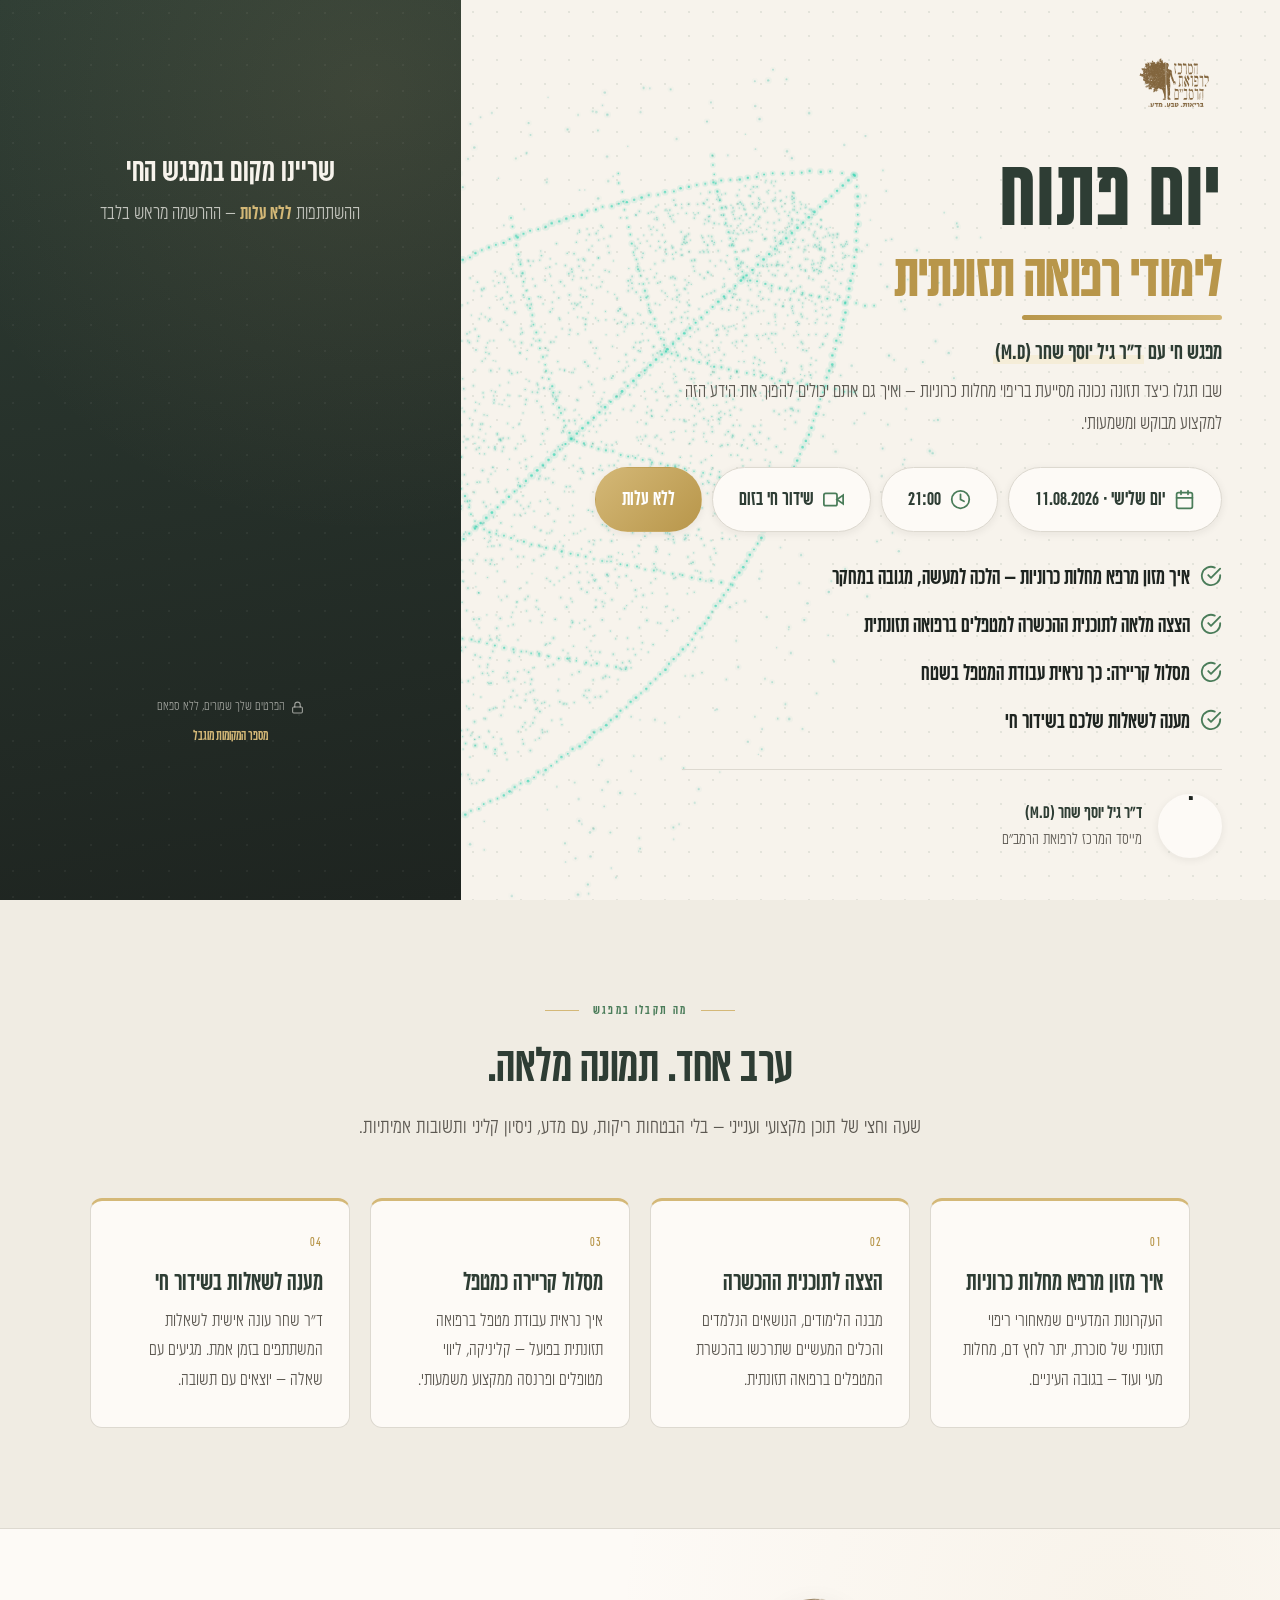
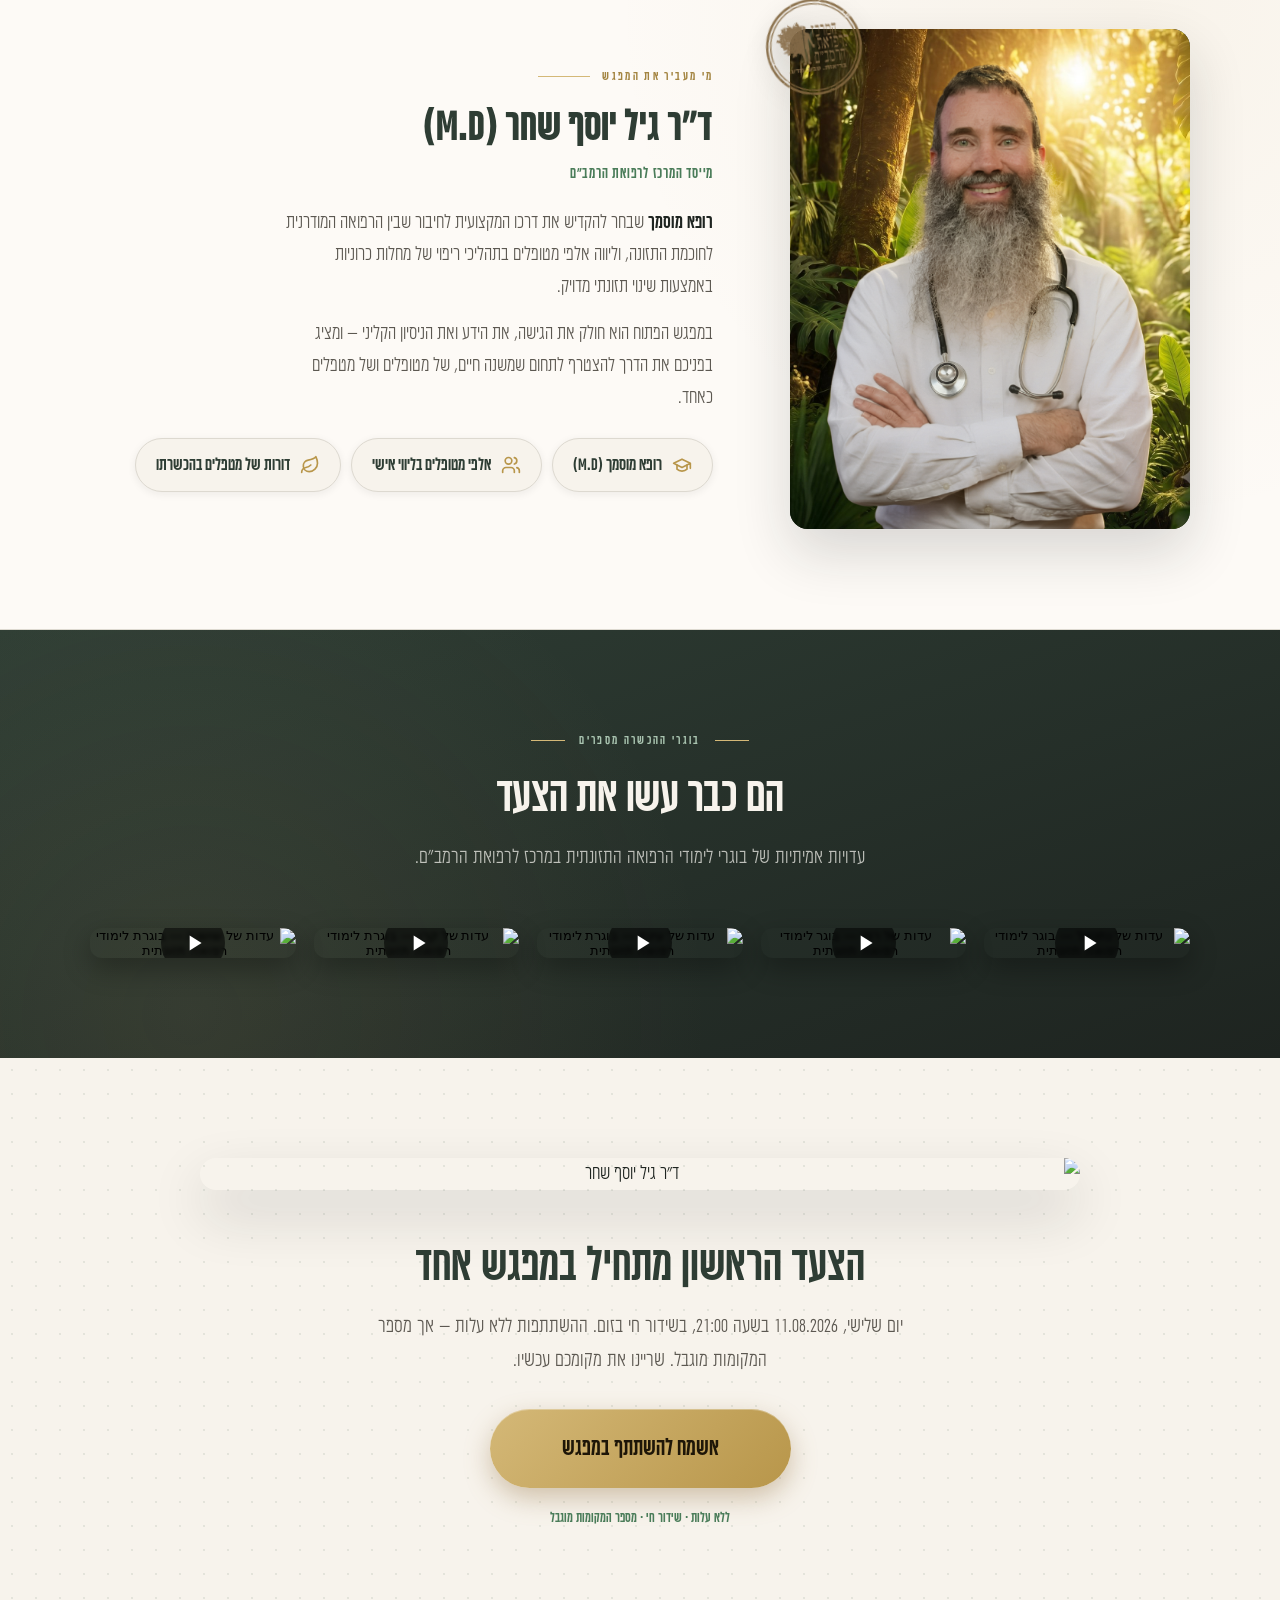
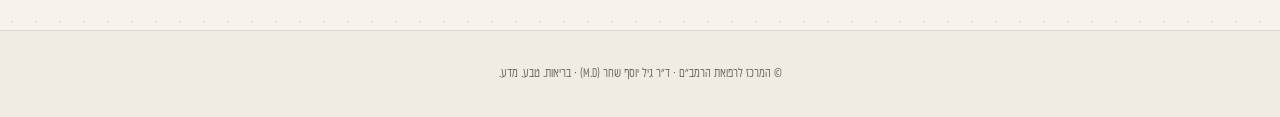
==== commit 3525207c: "Update open-day event date to 11.08.2026 Change the event date from 16.6.2026 to 11.08.2026 across a" ====
--- a/deploy/index.html
+++ b/deploy/index.html
@@ -743,7 +743,7 @@
         ואיך גם אתם יכולים להפוך את הידע הזה למקצוע מבוקש ומשמעותי.
       </p>
       <div class="date-badge">
-        <span><svg viewBox="0 0 24 24" fill="none" stroke-width="2" stroke-linecap="round"><rect x="3" y="4" width="18" height="18" rx="2"/><path d="M16 2v4M8 2v4M3 10h18"/></svg>יום שלישי · 16.6.2026</span>
+        <span><svg viewBox="0 0 24 24" fill="none" stroke-width="2" stroke-linecap="round"><rect x="3" y="4" width="18" height="18" rx="2"/><path d="M16 2v4M8 2v4M3 10h18"/></svg>יום שלישי · 11.08.2026</span>
         <span><svg viewBox="0 0 24 24" fill="none" stroke-width="2" stroke-linecap="round"><circle cx="12" cy="12" r="10"/><path d="M12 6v6l4 2"/></svg>21:00</span>
         <span><svg viewBox="0 0 24 24" fill="none" stroke-width="2" stroke-linecap="round"><path d="M23 7l-7 5 7 5V7z"/><rect x="1" y="5" width="15" height="14" rx="2"/></svg>שידור חי בזום</span>
         <span class="free">ללא עלות</span>
@@ -902,7 +902,7 @@
     </div>
     <h2>הצעד הראשון מתחיל במפגש אחד</h2>
     <p>
-      יום שלישי, 16.6.2026 בשעה 21:00, בשידור חי בזום. ההשתתפות ללא עלות —
+      יום שלישי, 11.08.2026 בשעה 21:00, בשידור חי בזום. ההשתתפות ללא עלות —
       אך מספר המקומות מוגבל. שריינו את מקומכם עכשיו.
     </p>
     <a href="#register" class="cta-btn">אשמח להשתתף במפגש</a>
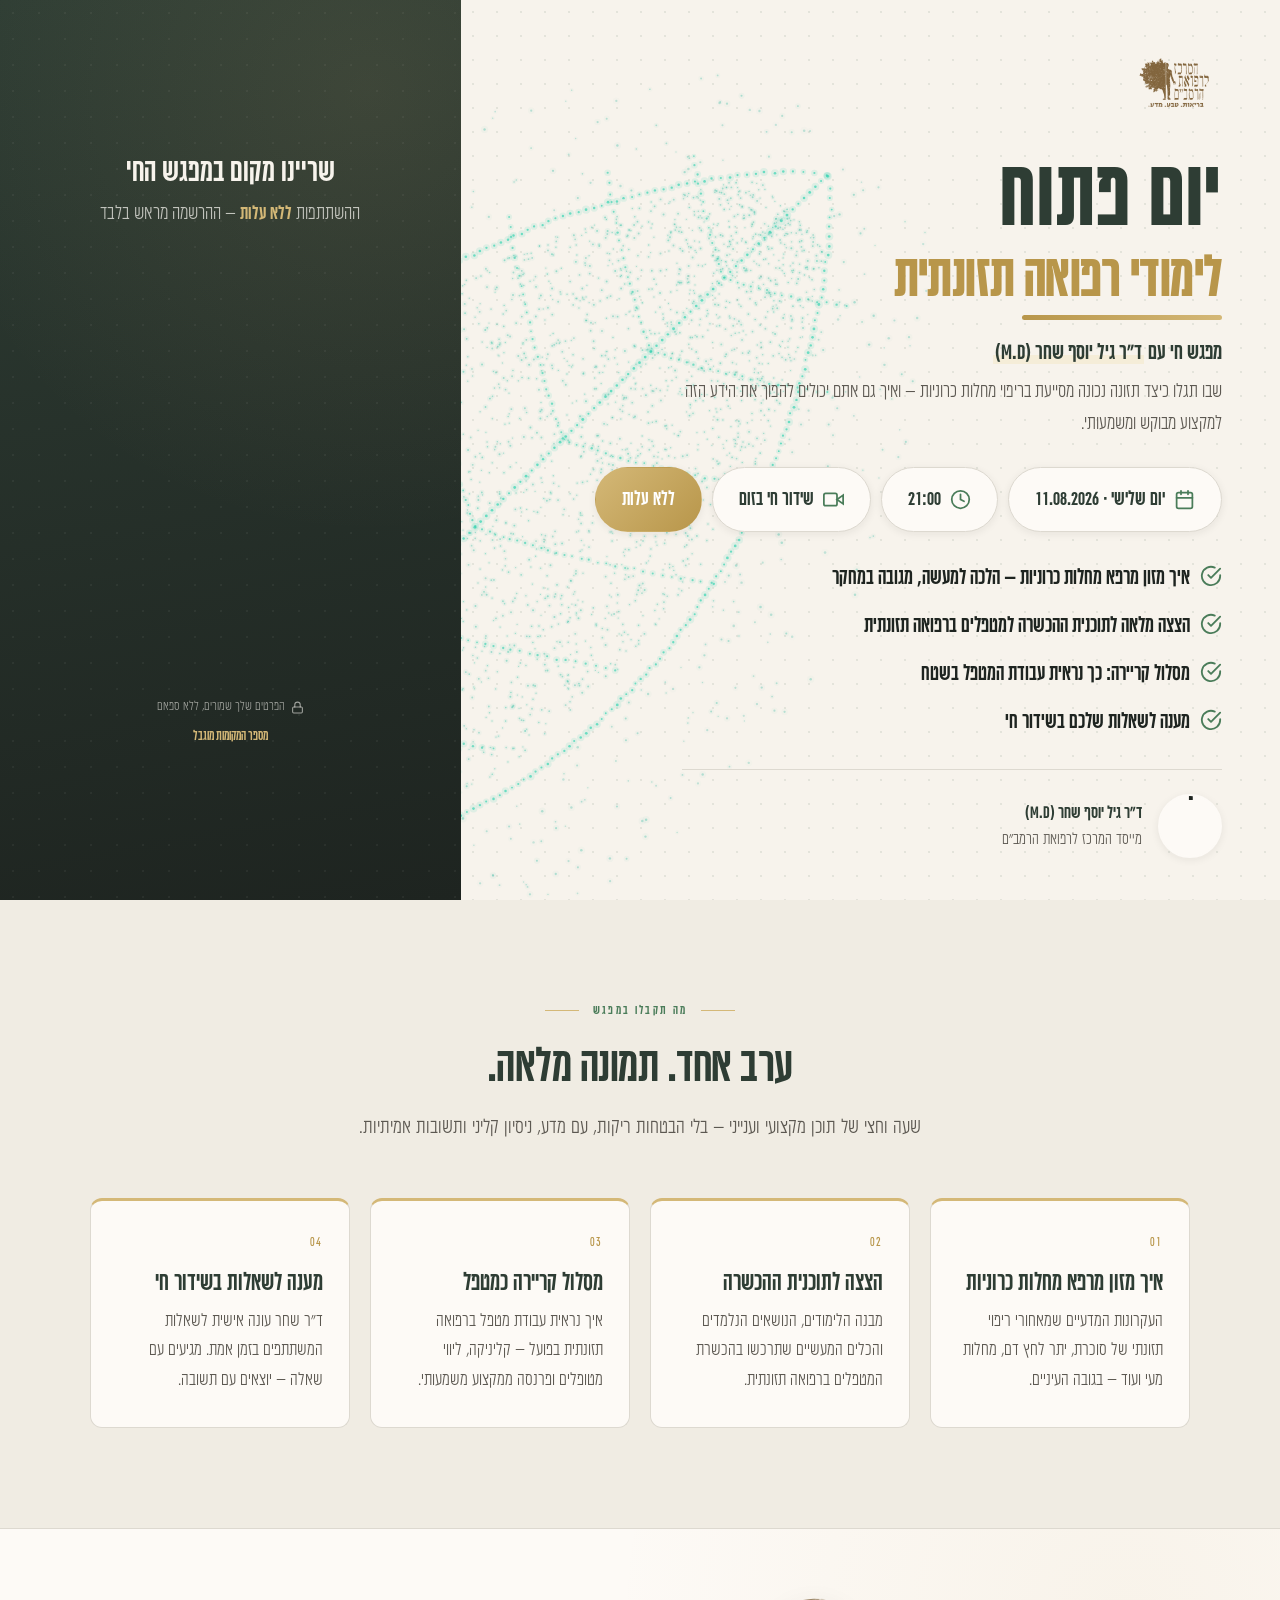
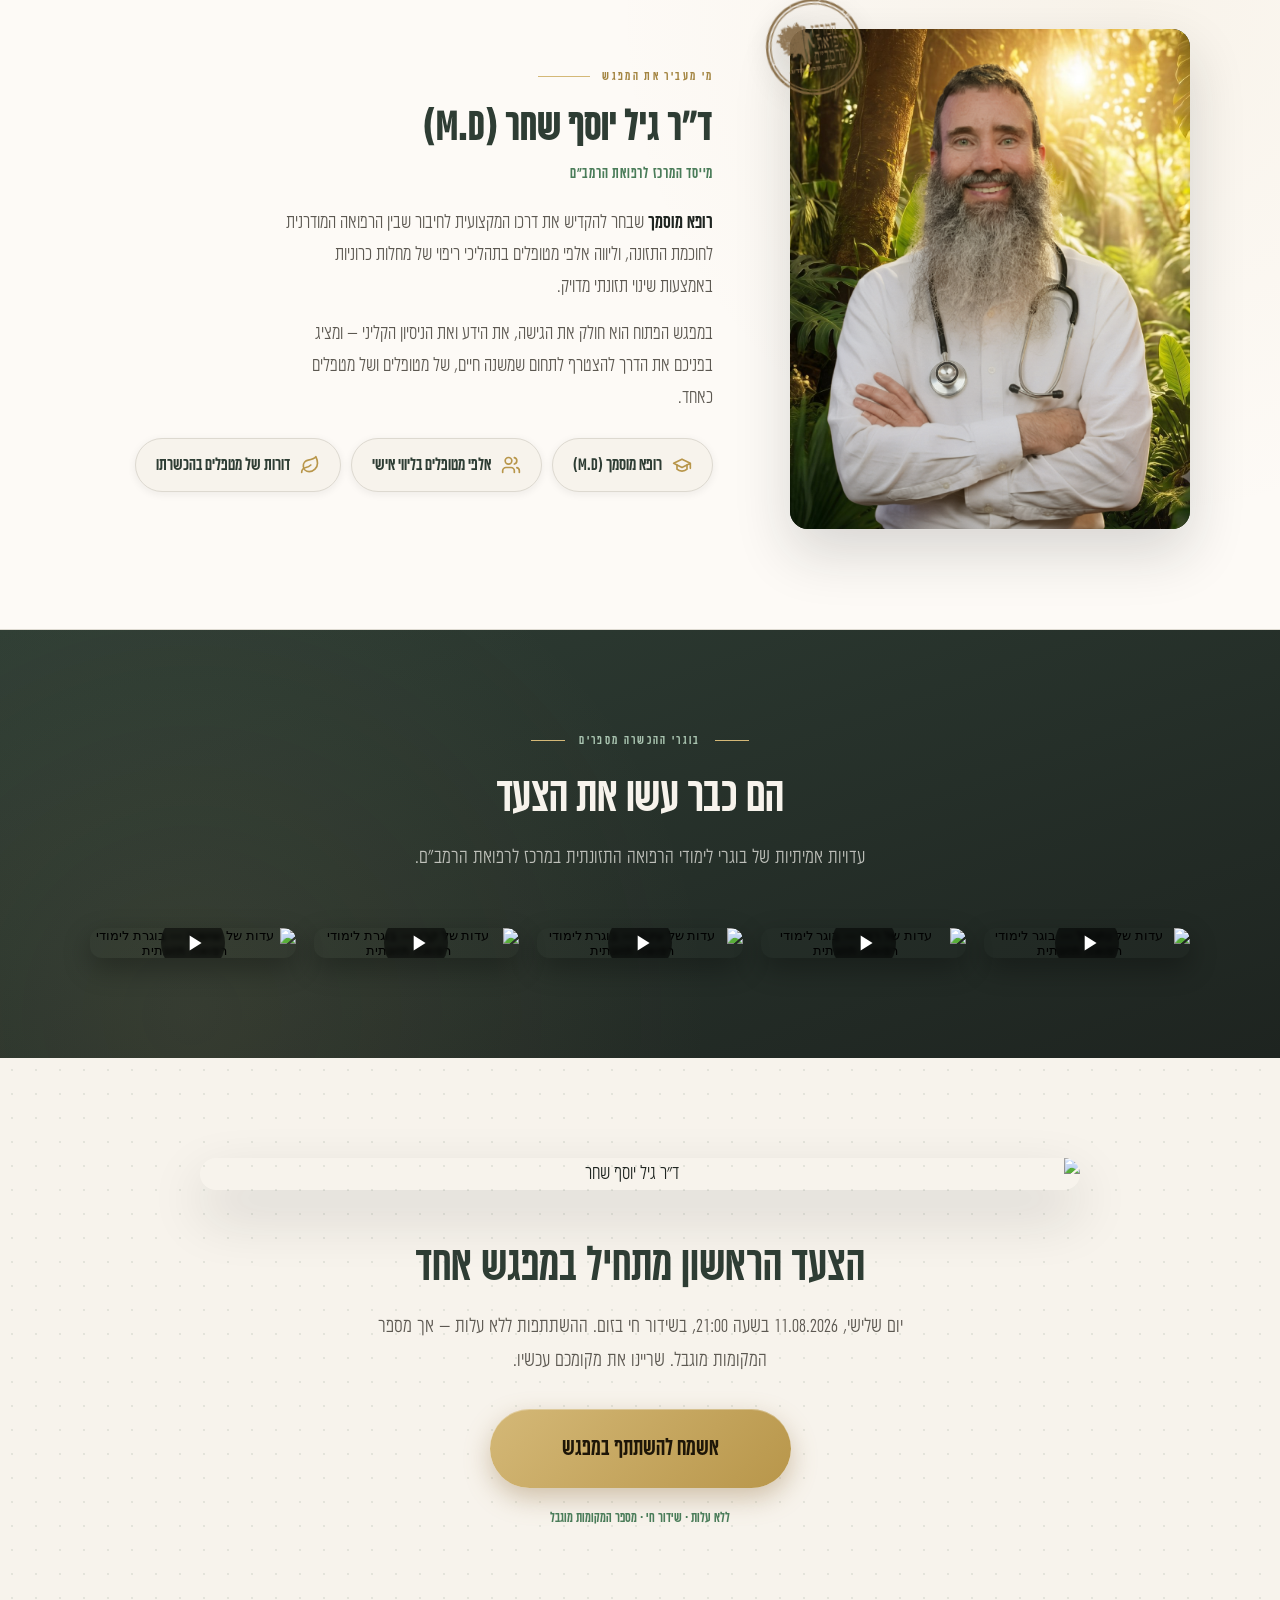
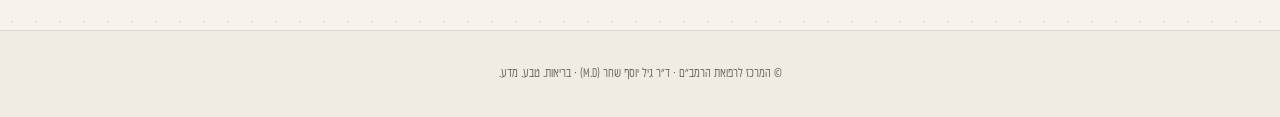
==== commit 3ce876c6: "Remove dead form-submit JS; dedupe the live page to a single source The inline regForm submit handle" ====
--- a/deploy/index.html
+++ b/deploy/index.html
@@ -924,61 +924,7 @@
 
 <script>
 (function(){
-  var form = document.getElementById('regForm');
-  var btn = document.getElementById('submitBtn');
-  var errBox = document.getElementById('formError');
-  var wrap = document.getElementById('formWrap');
-  var success = document.getElementById('formSuccess');
   var sticky = document.getElementById('stickyCta');
-
-  if (form) form.addEventListener('submit', function(e){
-    e.preventDefault();
-    errBox.style.display = 'none';
-
-    if (!form.reportValidity()) {
-      var firstInvalid = form.querySelector(':invalid');
-      if (firstInvalid) firstInvalid.focus();
-      return;
-    }
-
-    btn.disabled = true;
-    btn.classList.add('loading');
-    btn.querySelector('.btn-text').textContent = 'שולח...';
-
-    var fd = new FormData();
-    fd.append('action', 'elementor_pro_forms_send_form');
-    fd.append('post_id', '198157');
-    fd.append('form_id', '2e912b7');
-    fd.append('queried_id', '198157');
-    fd.append('referer_title', 'יום פתוח | הכשרת מטפלים ברפואה תזונתית');
-    fd.append('form_fields[first_name]', document.getElementById('first_name').value.trim());
-    fd.append('form_fields[last_name]', document.getElementById('last_name').value.trim());
-    fd.append('form_fields[phone]', document.getElementById('phone').value.trim());
-    fd.append('form_fields[email]', document.getElementById('email').value.trim());
-    fd.append('form_fields[mailing_list_acceptance]', 'on');
-    fd.append('form_fields[field_4b7dabf]', 'כן');
-
-    fetch('https://rambam-medicine.org.il/wp-admin/admin-ajax.php', {
-      method: 'POST',
-      body: fd
-    })
-    .then(function(res){ return res.json(); })
-    .then(function(data){
-      if (data && data.success === true) {
-        wrap.style.display = 'none';
-        success.style.display = 'block';
-        if (sticky) sticky.classList.add('hidden');
-      } else {
-        throw new Error('server');
-      }
-    })
-    .catch(function(){
-      errBox.style.display = 'block';
-      btn.disabled = false;
-      btn.classList.remove('loading');
-      btn.querySelector('.btn-text').textContent = 'אשמח להשתתף במפגש';
-    });
-  });
 
   // HERO PEEK LEAF — removable block
   // teal dot-leaf on the cream side, half-hidden behind the green form panel;
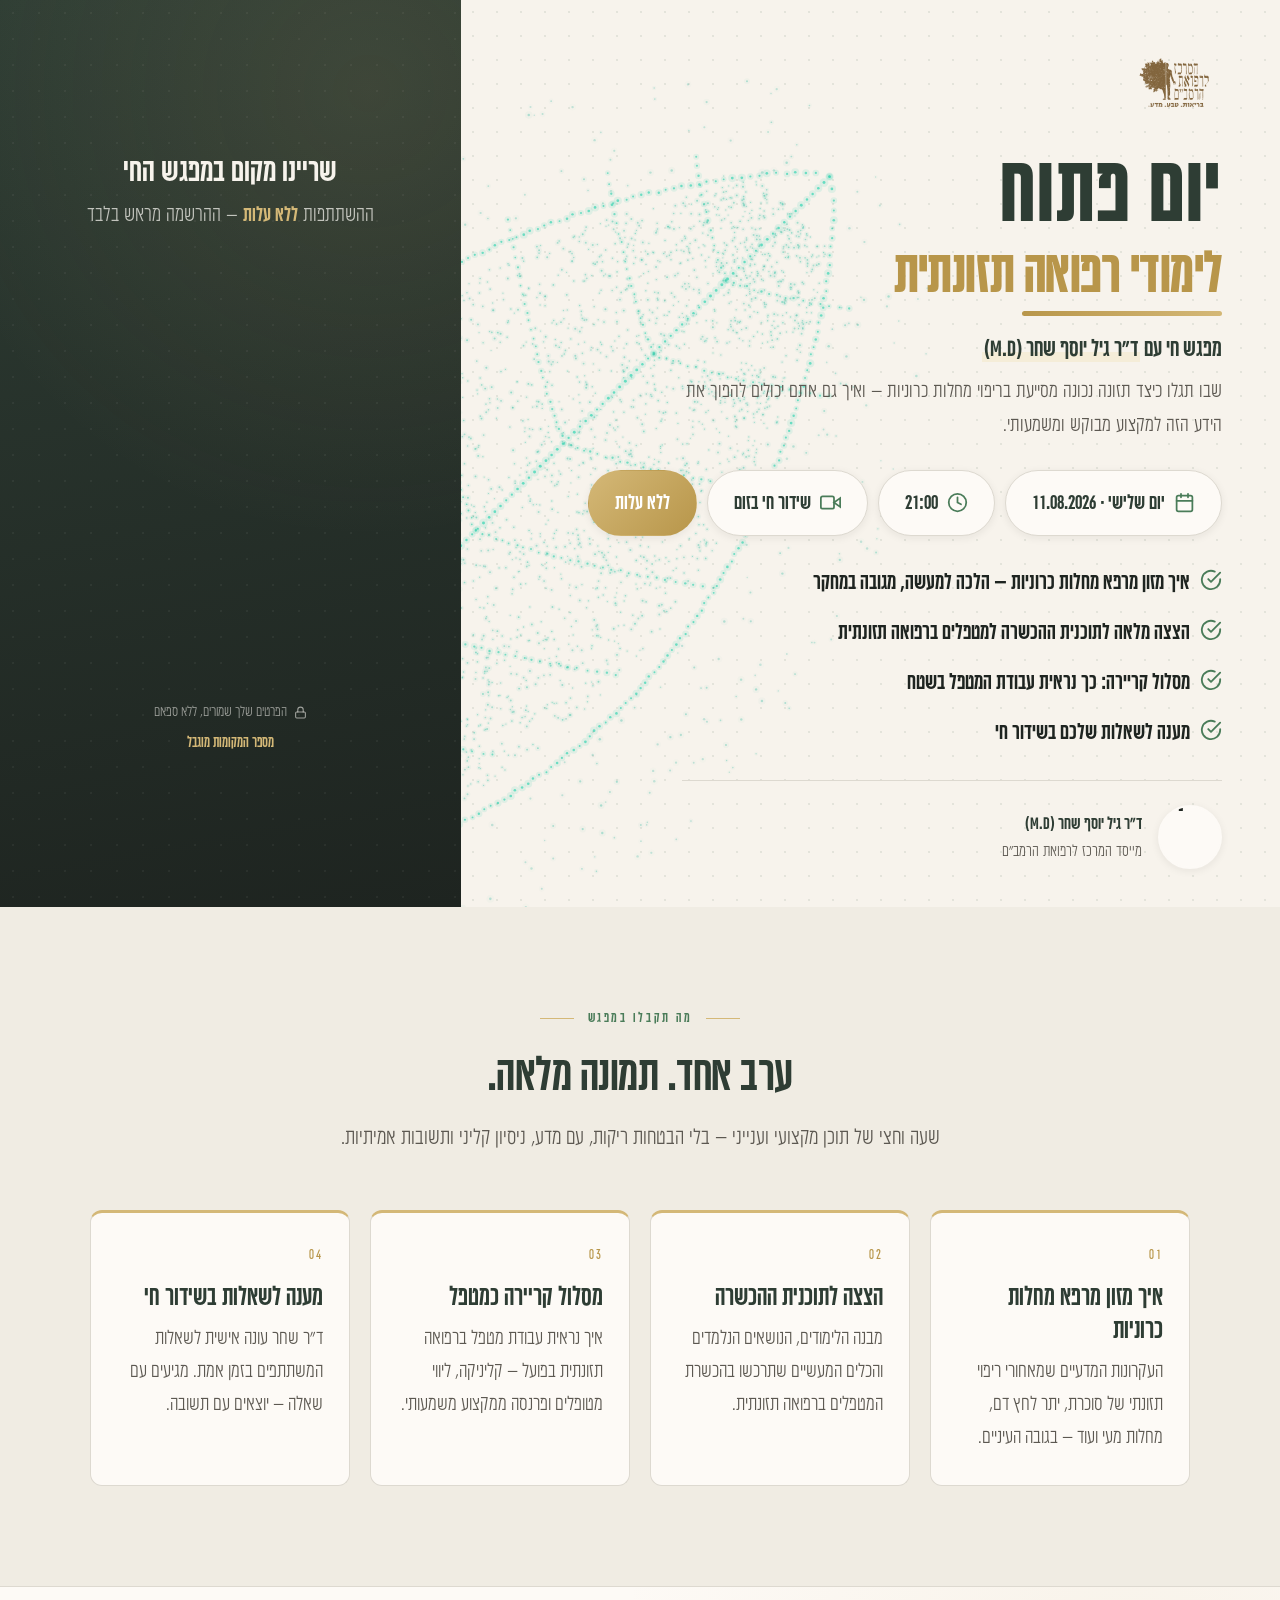
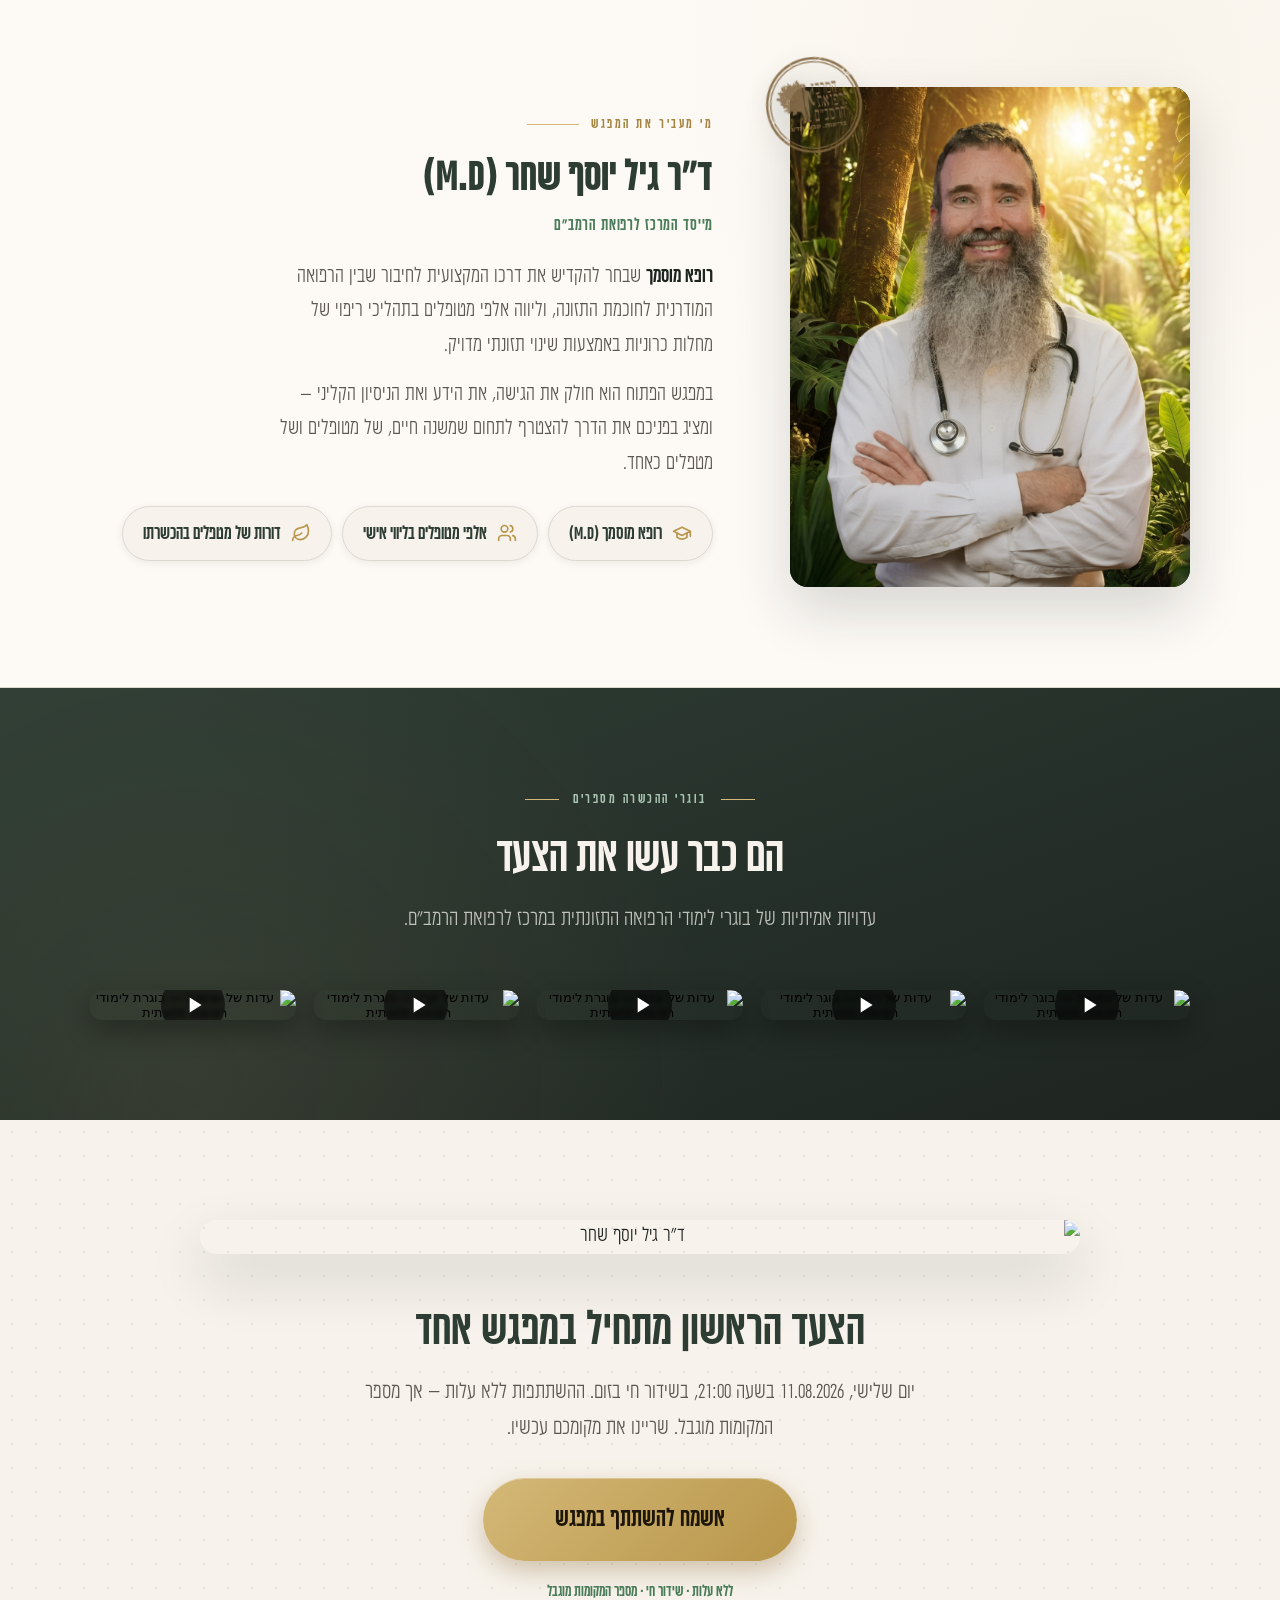
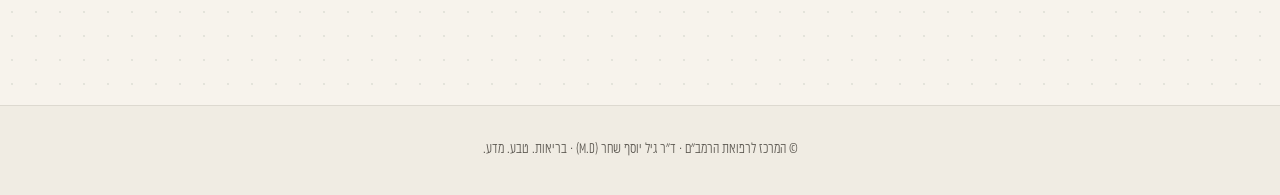
==== commit e9ef1d53: "Increase font sizes for mobile/elderly readability Bump 33 font-size declarations across hero, form," ====
--- a/deploy/index.html
+++ b/deploy/index.html
@@ -44,7 +44,7 @@
     color:var(--ink);
     background:var(--cream);
     line-height:1.65;
-    font-size:19.5px;
+    font-size:20.5px;
     -webkit-font-smoothing:antialiased;
     overflow-x:hidden;
   }
@@ -129,7 +129,7 @@
     padding:0 2px;
   }
   .hero-sub{
-    font-size:clamp(19px,1.5vw,22px);
+    font-size:clamp(20px,1.6vw,23px);
     font-weight:300;
     color:var(--ink-soft);
     max-width:560px;
@@ -147,7 +147,7 @@
     gap:9px;
     padding:15px 26px;
     font-weight:700;
-    font-size:20px;
+    font-size:21px;
     color:var(--forest);
     background:var(--paper);
     border:1.5px solid var(--line);
@@ -166,7 +166,7 @@
     position:relative;
     padding-right:32px;
     margin-bottom:12px;
-    font-size:22px;
+    font-size:23px;
     font-weight:700;
     color:var(--ink);
   }
@@ -236,7 +236,7 @@
     display:block;
   }
   .form-card h2{
-    font-size:clamp(31px,2.5vw,36px);
+    font-size:clamp(33px,2.6vw,38px);
     font-weight:700;
     color:var(--cream);
     margin-bottom:6px;
@@ -244,7 +244,7 @@
   }
   .form-card .form-sub{
     text-align:center;
-    font-size:19.5px;
+    font-size:21px;
     font-weight:300;
     color:rgba(250,248,243,.72);
     margin-bottom:24px;
@@ -253,7 +253,7 @@
   .field{margin-bottom:14px}
   .field label{
     display:block;
-    font-size:13px;
+    font-size:15px;
     font-weight:600;
     letter-spacing:.04em;
     color:rgba(250,248,243,.78);
@@ -270,7 +270,7 @@
     background:rgba(250,248,243,.06);
     color:var(--cream);
     font-family:'FbMonopolitser','Heebo','Assistant',sans-serif;
-    font-size:16px;
+    font-size:18px;
     transition:border-color .2s,background .2s,box-shadow .2s;
   }
   .field input::placeholder{color:rgba(250,248,243,.38)}
@@ -287,7 +287,7 @@
     align-items:flex-start;
     gap:10px;
     margin:6px 0 18px;
-    font-size:12px;
+    font-size:14px;
     line-height:1.55;
     color:rgba(250,248,243,.66);
     cursor:pointer;
@@ -308,7 +308,7 @@
     background:linear-gradient(135deg,var(--bronze-light) 0%,var(--bronze) 100%);
     color:#1e1608;
     font-family:'FbMonopolitser','Heebo','Assistant',sans-serif;
-    font-size:23px;
+    font-size:25px;
     font-weight:700;
     cursor:pointer;
     transition:transform .18s var(--ease),box-shadow .18s var(--ease),opacity .2s;
@@ -336,14 +336,14 @@
     align-items:center;
     justify-content:center;
     gap:7px;
-    font-size:13px;
+    font-size:14.5px;
     color:rgba(250,248,243,.58);
     margin-top:13px;
   }
   .trust-line svg{width:13px;height:13px;stroke:rgba(250,248,243,.58)}
   .urgency{
     text-align:center;
-    font-size:13.5px;
+    font-size:15px;
     font-weight:600;
     color:var(--bronze-light);
     margin-top:6px;
@@ -356,7 +356,7 @@
     background:rgba(180,60,60,.2);
     border:1px solid rgba(220,120,120,.45);
     color:#f5d4d4;
-    font-size:14.5px;
+    font-size:16px;
     text-align:center;
   }
   .form-success{display:none;text-align:center;padding:34px 10px}
@@ -370,14 +370,14 @@
   }
   .form-success .check svg{width:30px;height:30px;stroke:var(--bronze-light)}
   .form-success h3{font-size:31px;color:var(--cream);margin-bottom:10px}
-  .form-success p{font-size:18.5px;font-weight:300;color:rgba(250,248,243,.8)}
+  .form-success p{font-size:20px;font-weight:300;color:rgba(250,248,243,.8)}
 
   /* ============ SECTIONS ============ */
   section{padding:clamp(64px,8vw,100px) 24px}
   .wrap{max-width:1100px;margin:0 auto}
   .sec-kicker{
     display:flex;align-items:center;gap:14px;
-    font-size:13px;font-weight:600;letter-spacing:.18em;
+    font-size:14px;font-weight:600;letter-spacing:.18em;
     color:var(--leaf);margin-bottom:16px;justify-content:center;
   }
   .sec-kicker::before,.sec-kicker::after{content:"";width:34px;height:1px;background:var(--bronze-light)}
@@ -394,7 +394,7 @@
     margin:0 auto clamp(36px,4.5vw,52px);
     color:var(--ink-soft);
     font-weight:300;
-    font-size:20.5px;
+    font-size:22px;
   }
 
   /* benefits */
@@ -416,14 +416,14 @@
   .benefit .num{
     font-family:'FbMonopolitser','Heebo',sans-serif;
     font-weight:500;
-    font-size:14px;
+    font-size:15px;
     color:var(--bronze);
     letter-spacing:.12em;
     margin-bottom:14px;
     display:block;
   }
-  .benefit h3{font-size:25px;color:var(--forest);margin-bottom:9px}
-  .benefit p{font-size:18px;color:var(--ink-soft);font-weight:300}
+  .benefit h3{font-size:27px;color:var(--forest);margin-bottom:9px}
+  .benefit p{font-size:20px;color:var(--ink-soft);font-weight:300}
 
   /* about */
   .about{
@@ -495,17 +495,17 @@
   }
   .about-kicker{
     display:flex;align-items:center;gap:12px;
-    font-size:13px;font-weight:600;
+    font-size:14px;font-weight:600;
     letter-spacing:.18em;color:var(--gold-600);
     margin-bottom:12px;
   }
   .about-kicker::after{content:"";height:1px;width:52px;background:var(--bronze-light)}
   .about-text h2{font-size:clamp(34px,3.6vw,49px);color:var(--forest);margin-bottom:6px;font-weight:900}
   .about-text .about-role{
-    font-size:15.5px;font-weight:600;color:var(--leaf);
+    font-size:17px;font-weight:600;color:var(--leaf);
     letter-spacing:.05em;margin-bottom:20px;
   }
-  .about-text p{color:var(--ink-soft);font-weight:300;margin-bottom:14px;font-size:19.5px;max-width:62ch}
+  .about-text p{color:var(--ink-soft);font-weight:300;margin-bottom:14px;font-size:21px;max-width:62ch}
   .about-text p strong{font-weight:600;color:var(--ink)}
   .about-creds{display:flex;flex-wrap:wrap;gap:10px;margin-top:24px}
   .about-cred{
@@ -514,7 +514,7 @@
     border:1px solid var(--line);
     border-radius:999px;
     background:var(--cream);
-    font-size:18px;font-weight:600;color:var(--forest);
+    font-size:19px;font-weight:600;color:var(--forest);
     box-shadow:var(--shadow-sm);
   }
   .about-cred svg{width:20px;height:20px;color:var(--bronze);flex:none}
@@ -601,7 +601,7 @@
     box-shadow:var(--shadow-lg);
   }
   .final-cta h2{font-size:clamp(35px,3.9vw,55px);color:var(--forest);margin-bottom:14px}
-  .final-cta p{color:var(--ink-soft);font-weight:300;max-width:560px;margin:0 auto 30px;font-size:20.5px}
+  .final-cta p{color:var(--ink-soft);font-weight:300;max-width:560px;margin:0 auto 30px;font-size:22px}
   .cta-btn{
     display:inline-flex;
     align-items:center;
@@ -612,7 +612,7 @@
     background:linear-gradient(135deg,var(--bronze-light),var(--bronze));
     color:#1e1608;
     font-weight:700;
-    font-size:24px;
+    font-size:26px;
     text-decoration:none;
     box-shadow:0 10px 26px rgba(155,125,79,.42),inset 0 1px 0 rgba(255,255,255,.3);
     transition:transform .18s var(--ease),box-shadow .18s var(--ease);
@@ -620,12 +620,12 @@
   }
   .cta-btn:hover{transform:translateY(-2px);box-shadow:0 14px 32px rgba(155,125,79,.5),inset 0 1px 0 rgba(255,255,255,.3)}
   .cta-btn:active{transform:translateY(0) scale(.985)}
-  .cta-meta{margin-top:18px;font-size:14.5px;color:var(--leaf);font-weight:600}
+  .cta-meta{margin-top:18px;font-size:16px;color:var(--leaf);font-weight:600}
 
   footer{
     padding:32px 24px;
     text-align:center;
-    font-size:13.5px;
+    font-size:15px;
     color:var(--ink-soft);
     border-top:1px solid var(--line);
     background:var(--cream-2);
@@ -652,7 +652,7 @@
     background:linear-gradient(135deg,var(--bronze-light),var(--bronze));
     color:#1e1608;
     font-weight:700;
-    font-size:20px;
+    font-size:22px;
     text-decoration:none;
   }
 
@@ -673,7 +673,7 @@
     .hero h1{font-size:clamp(34px,8.3vw,52px);margin-bottom:12px}
     .hero-sub{margin-bottom:18px}
     .date-badge{margin-bottom:0;gap:7px}
-    .date-badge span{padding:13px 21px;font-size:18px}
+    .date-badge span{padding:13px 21px;font-size:19px}
     .hero-points,.hero-doc{display:none}
     .form-panel{padding:28px 20px 36px}
     .about .wrap{grid-template-columns:1fr;gap:48px}
@@ -685,13 +685,13 @@
   }
   /* phones */
   @media (max-width:640px){
-    body{font-size:18.5px}
+    body{font-size:20px}
     section{padding:56px 18px}
     .hero-content{padding:14px 18px 22px}
     .hero h1{font-size:clamp(33px,9.9vw,42px)}
     .hero h1 em{white-space:normal}
-    .hero-sub{font-size:18.5px}
-    .date-badge span{padding:12px 18px;font-size:17px;gap:7px}
+    .hero-sub{font-size:20px}
+    .date-badge span{padding:12px 18px;font-size:18px;gap:7px}
     .date-badge svg{width:18px;height:18px}
     .form-panel{padding:26px 16px 34px}
     .form-card{max-width:100%}
@@ -711,7 +711,7 @@
       scroll-snap-align:center;
     }
     .about-stamp{width:78px;height:78px;top:-22px;left:-8px}
-    .about-cred{font-size:17px;padding:10px 16px}
+    .about-cred{font-size:19px;padding:10px 16px}
     .cta-btn{width:100%;padding:16px 24px}
   }
   /* very small phones */
@@ -924,7 +924,61 @@
 
 <script>
 (function(){
+  var form = document.getElementById('regForm');
+  var btn = document.getElementById('submitBtn');
+  var errBox = document.getElementById('formError');
+  var wrap = document.getElementById('formWrap');
+  var success = document.getElementById('formSuccess');
   var sticky = document.getElementById('stickyCta');
+
+  if (form) form.addEventListener('submit', function(e){
+    e.preventDefault();
+    errBox.style.display = 'none';
+
+    if (!form.reportValidity()) {
+      var firstInvalid = form.querySelector(':invalid');
+      if (firstInvalid) firstInvalid.focus();
+      return;
+    }
+
+    btn.disabled = true;
+    btn.classList.add('loading');
+    btn.querySelector('.btn-text').textContent = 'שולח...';
+
+    var fd = new FormData();
+    fd.append('action', 'elementor_pro_forms_send_form');
+    fd.append('post_id', '198157');
+    fd.append('form_id', '2e912b7');
+    fd.append('queried_id', '198157');
+    fd.append('referer_title', 'יום פתוח | הכשרת מטפלים ברפואה תזונתית');
+    fd.append('form_fields[first_name]', document.getElementById('first_name').value.trim());
+    fd.append('form_fields[last_name]', document.getElementById('last_name').value.trim());
+    fd.append('form_fields[phone]', document.getElementById('phone').value.trim());
+    fd.append('form_fields[email]', document.getElementById('email').value.trim());
+    fd.append('form_fields[mailing_list_acceptance]', 'on');
+    fd.append('form_fields[field_4b7dabf]', 'כן');
+
+    fetch('https://rambam-medicine.org.il/wp-admin/admin-ajax.php', {
+      method: 'POST',
+      body: fd
+    })
+    .then(function(res){ return res.json(); })
+    .then(function(data){
+      if (data && data.success === true) {
+        wrap.style.display = 'none';
+        success.style.display = 'block';
+        if (sticky) sticky.classList.add('hidden');
+      } else {
+        throw new Error('server');
+      }
+    })
+    .catch(function(){
+      errBox.style.display = 'block';
+      btn.disabled = false;
+      btn.classList.remove('loading');
+      btn.querySelector('.btn-text').textContent = 'אשמח להשתתף במפגש';
+    });
+  });
 
   // HERO PEEK LEAF — removable block
   // teal dot-leaf on the cream side, half-hidden behind the green form panel;
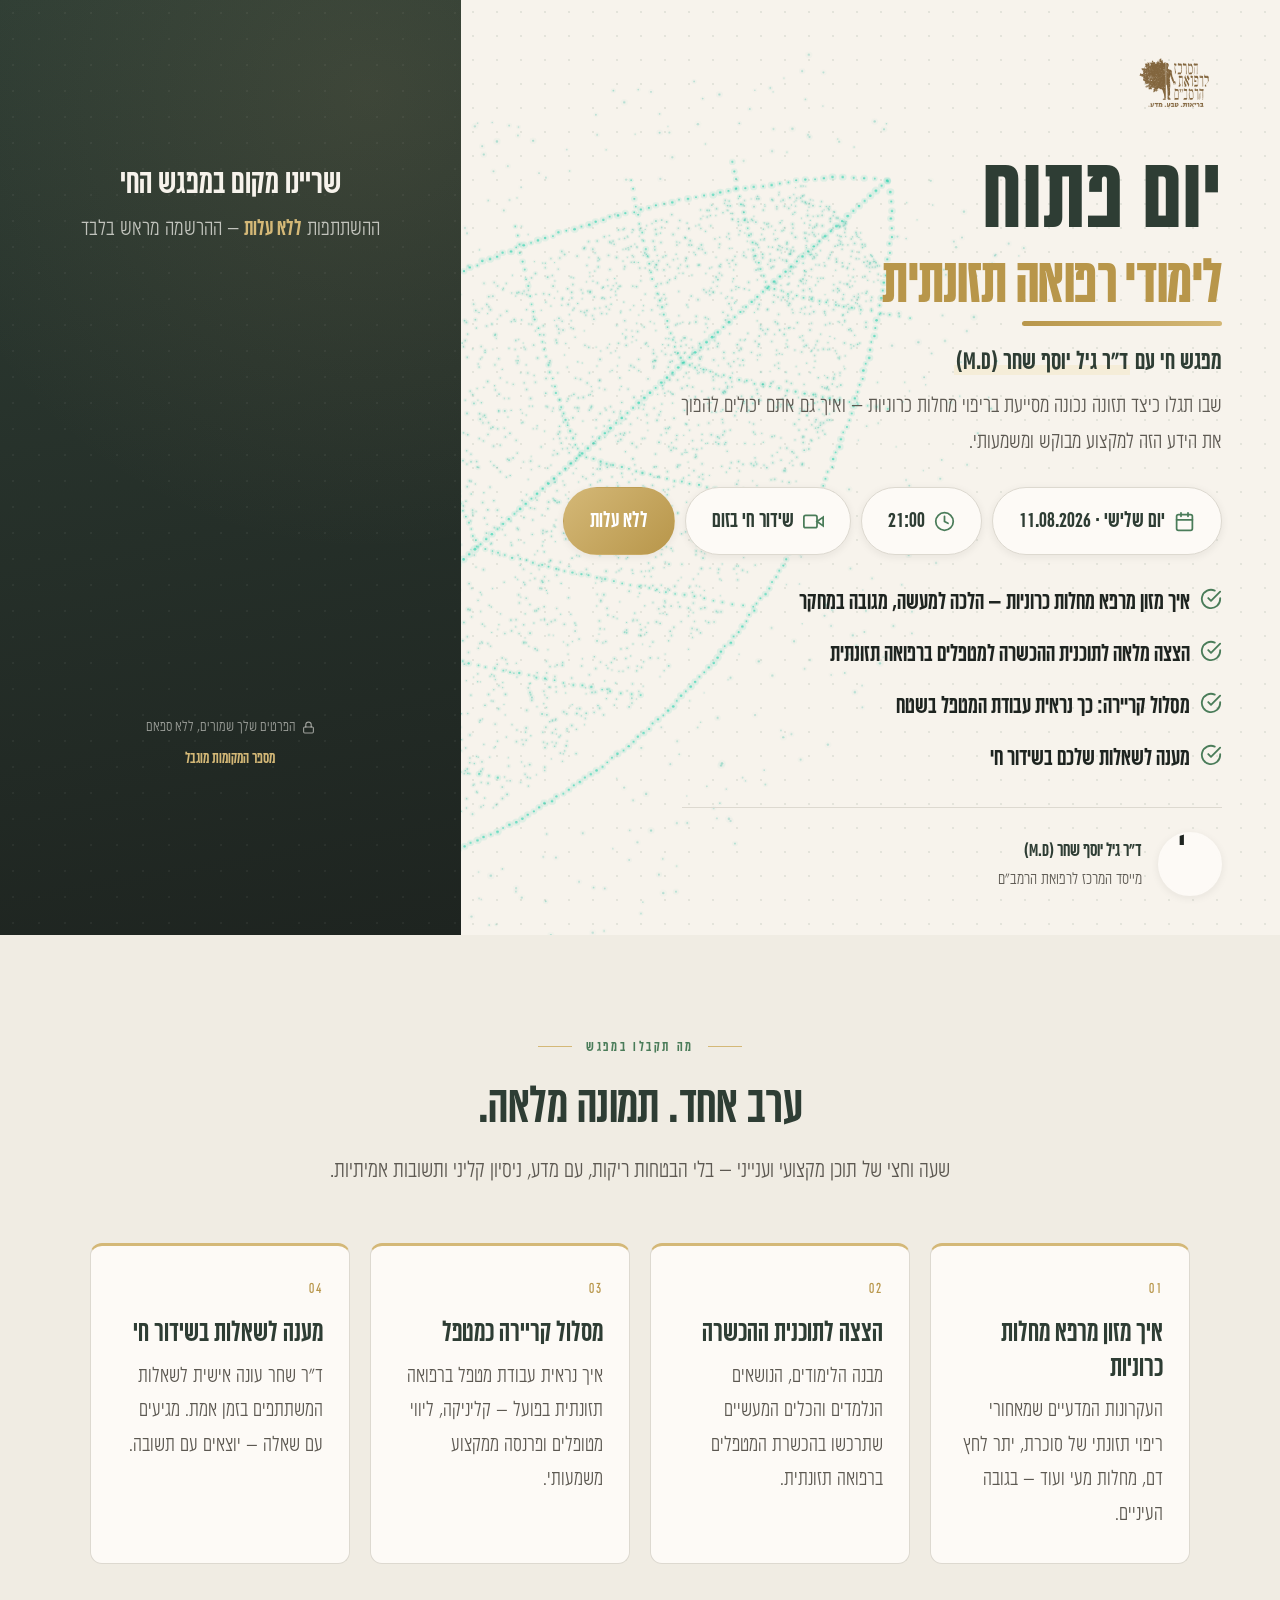
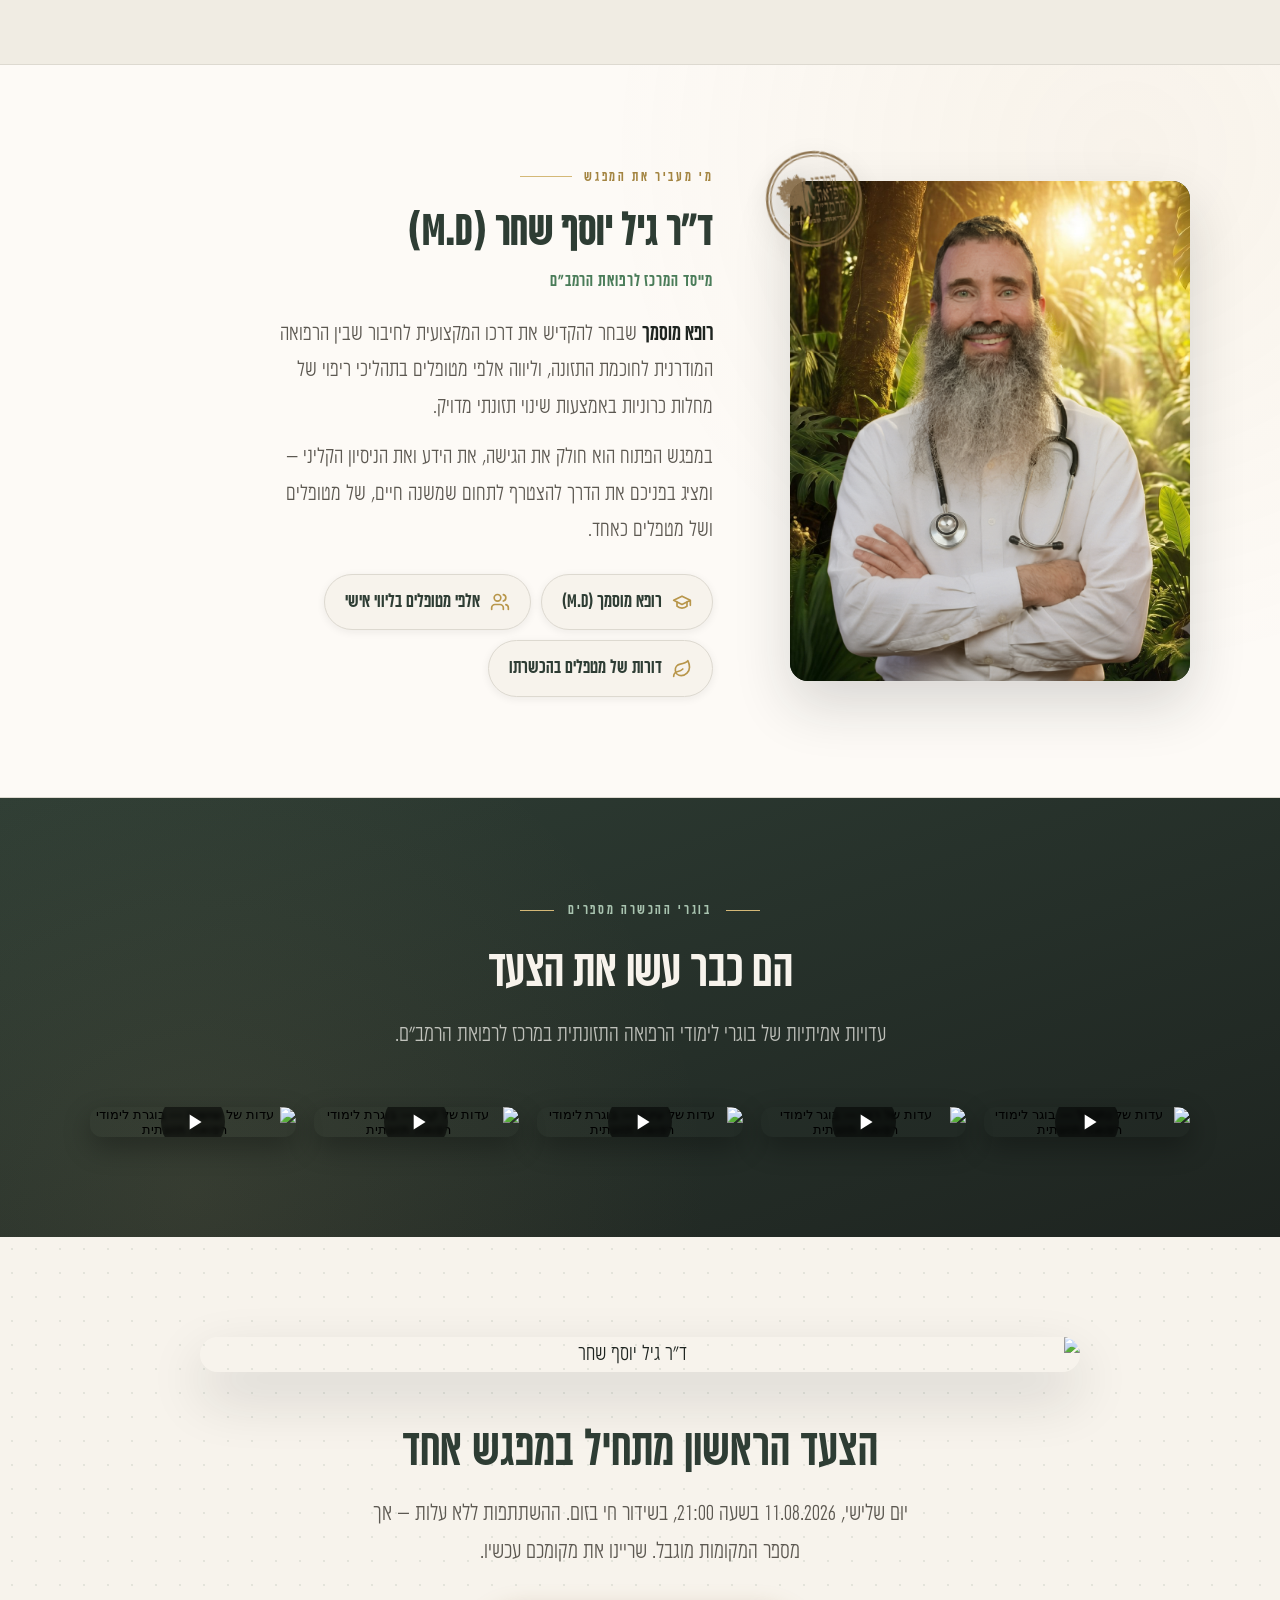
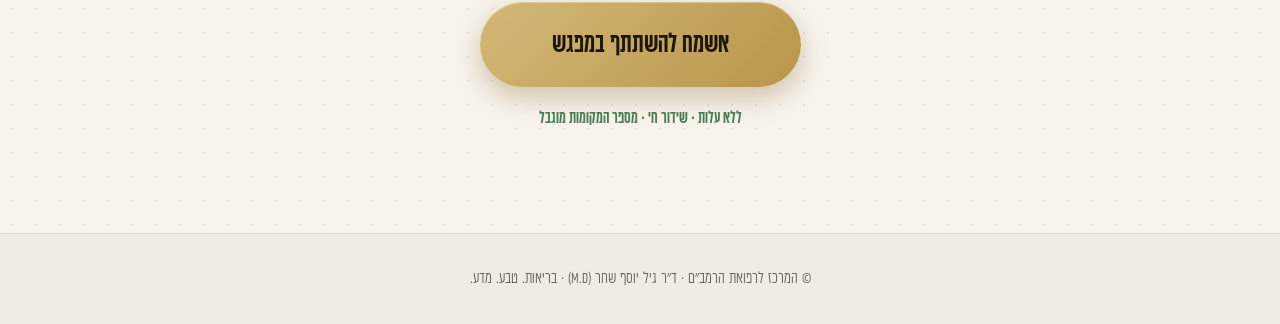
==== commit 71ccf445: "Scale all font sizes +5% more Additional +5% on every font-size in the style block (px/em/clamp), bo" ====
--- a/deploy/index.html
+++ b/deploy/index.html
@@ -44,7 +44,7 @@
     color:var(--ink);
     background:var(--cream);
     line-height:1.65;
-    font-size:20.5px;
+    font-size:21.5px;
     -webkit-font-smoothing:antialiased;
     overflow-x:hidden;
   }
@@ -85,7 +85,7 @@
   .hero-topbar img{height:96px;width:auto}
   .hero-inner{margin:auto 0;max-width:680px}
   .hero h1{
-    font-size:clamp(46px,4.8vw,76px);
+    font-size:clamp(48.3px,5vw,79.8px);
     font-weight:900;
     color:var(--forest);
     margin-bottom:20px;
@@ -94,7 +94,7 @@
   }
   .hero h1 .h1-top{
     display:block;
-    font-size:1.55em;
+    font-size:1.6em;
     font-weight:900;
     color:var(--forest);
     letter-spacing:.02em;
@@ -118,7 +118,7 @@
   }
   .sub-lead{
     display:block;
-    font-size:1.18em;
+    font-size:1.2em;
     font-weight:700;
     color:var(--forest);
     margin-bottom:6px;
@@ -129,7 +129,7 @@
     padding:0 2px;
   }
   .hero-sub{
-    font-size:clamp(20px,1.6vw,23px);
+    font-size:clamp(21px,1.7vw,24.2px);
     font-weight:300;
     color:var(--ink-soft);
     max-width:560px;
@@ -147,7 +147,7 @@
     gap:9px;
     padding:15px 26px;
     font-weight:700;
-    font-size:21px;
+    font-size:22.1px;
     color:var(--forest);
     background:var(--paper);
     border:1.5px solid var(--line);
@@ -166,7 +166,7 @@
     position:relative;
     padding-right:32px;
     margin-bottom:12px;
-    font-size:23px;
+    font-size:24.2px;
     font-weight:700;
     color:var(--ink);
   }
@@ -200,8 +200,8 @@
     transform:scale(3.4);
     transform-origin:51% 47%;
   }
-  .hero-doc .name{font-weight:700;color:var(--forest);font-size:18px}
-  .hero-doc .role{font-size:16px;color:var(--ink-soft)}
+  .hero-doc .name{font-weight:700;color:var(--forest);font-size:18.9px}
+  .hero-doc .role{font-size:16.8px;color:var(--ink-soft)}
 
   /* ============ HERO PEEK LEAF — removable block (start) ============ */
   .hero{position:relative;overflow:hidden}
@@ -236,7 +236,7 @@
     display:block;
   }
   .form-card h2{
-    font-size:clamp(33px,2.6vw,38px);
+    font-size:clamp(34.6px,2.7vw,39.9px);
     font-weight:700;
     color:var(--cream);
     margin-bottom:6px;
@@ -244,7 +244,7 @@
   }
   .form-card .form-sub{
     text-align:center;
-    font-size:21px;
+    font-size:22.1px;
     font-weight:300;
     color:rgba(250,248,243,.72);
     margin-bottom:24px;
@@ -253,7 +253,7 @@
   .field{margin-bottom:14px}
   .field label{
     display:block;
-    font-size:15px;
+    font-size:15.8px;
     font-weight:600;
     letter-spacing:.04em;
     color:rgba(250,248,243,.78);
@@ -270,7 +270,7 @@
     background:rgba(250,248,243,.06);
     color:var(--cream);
     font-family:'FbMonopolitser','Heebo','Assistant',sans-serif;
-    font-size:18px;
+    font-size:18.9px;
     transition:border-color .2s,background .2s,box-shadow .2s;
   }
   .field input::placeholder{color:rgba(250,248,243,.38)}
@@ -287,7 +287,7 @@
     align-items:flex-start;
     gap:10px;
     margin:6px 0 18px;
-    font-size:14px;
+    font-size:14.7px;
     line-height:1.55;
     color:rgba(250,248,243,.66);
     cursor:pointer;
@@ -308,7 +308,7 @@
     background:linear-gradient(135deg,var(--bronze-light) 0%,var(--bronze) 100%);
     color:#1e1608;
     font-family:'FbMonopolitser','Heebo','Assistant',sans-serif;
-    font-size:25px;
+    font-size:26.2px;
     font-weight:700;
     cursor:pointer;
     transition:transform .18s var(--ease),box-shadow .18s var(--ease),opacity .2s;
@@ -336,14 +336,14 @@
     align-items:center;
     justify-content:center;
     gap:7px;
-    font-size:14.5px;
+    font-size:15.2px;
     color:rgba(250,248,243,.58);
     margin-top:13px;
   }
   .trust-line svg{width:13px;height:13px;stroke:rgba(250,248,243,.58)}
   .urgency{
     text-align:center;
-    font-size:15px;
+    font-size:15.8px;
     font-weight:600;
     color:var(--bronze-light);
     margin-top:6px;
@@ -356,7 +356,7 @@
     background:rgba(180,60,60,.2);
     border:1px solid rgba(220,120,120,.45);
     color:#f5d4d4;
-    font-size:16px;
+    font-size:16.8px;
     text-align:center;
   }
   .form-success{display:none;text-align:center;padding:34px 10px}
@@ -369,20 +369,20 @@
     display:flex;align-items:center;justify-content:center;
   }
   .form-success .check svg{width:30px;height:30px;stroke:var(--bronze-light)}
-  .form-success h3{font-size:31px;color:var(--cream);margin-bottom:10px}
-  .form-success p{font-size:20px;font-weight:300;color:rgba(250,248,243,.8)}
+  .form-success h3{font-size:32.6px;color:var(--cream);margin-bottom:10px}
+  .form-success p{font-size:21px;font-weight:300;color:rgba(250,248,243,.8)}
 
   /* ============ SECTIONS ============ */
   section{padding:clamp(64px,8vw,100px) 24px}
   .wrap{max-width:1100px;margin:0 auto}
   .sec-kicker{
     display:flex;align-items:center;gap:14px;
-    font-size:14px;font-weight:600;letter-spacing:.18em;
+    font-size:14.7px;font-weight:600;letter-spacing:.18em;
     color:var(--leaf);margin-bottom:16px;justify-content:center;
   }
   .sec-kicker::before,.sec-kicker::after{content:"";width:34px;height:1px;background:var(--bronze-light)}
   .sec-title{
-    font-size:clamp(35px,3.9vw,52px);
+    font-size:clamp(36.8px,4.1vw,54.6px);
     color:var(--forest);
     text-align:center;
     margin-bottom:14px;
@@ -394,7 +394,7 @@
     margin:0 auto clamp(36px,4.5vw,52px);
     color:var(--ink-soft);
     font-weight:300;
-    font-size:22px;
+    font-size:23.1px;
   }
 
   /* benefits */
@@ -416,14 +416,14 @@
   .benefit .num{
     font-family:'FbMonopolitser','Heebo',sans-serif;
     font-weight:500;
-    font-size:15px;
+    font-size:15.8px;
     color:var(--bronze);
     letter-spacing:.12em;
     margin-bottom:14px;
     display:block;
   }
-  .benefit h3{font-size:27px;color:var(--forest);margin-bottom:9px}
-  .benefit p{font-size:20px;color:var(--ink-soft);font-weight:300}
+  .benefit h3{font-size:28.4px;color:var(--forest);margin-bottom:9px}
+  .benefit p{font-size:21px;color:var(--ink-soft);font-weight:300}
 
   /* about */
   .about{
@@ -495,17 +495,17 @@
   }
   .about-kicker{
     display:flex;align-items:center;gap:12px;
-    font-size:14px;font-weight:600;
+    font-size:14.7px;font-weight:600;
     letter-spacing:.18em;color:var(--gold-600);
     margin-bottom:12px;
   }
   .about-kicker::after{content:"";height:1px;width:52px;background:var(--bronze-light)}
-  .about-text h2{font-size:clamp(34px,3.6vw,49px);color:var(--forest);margin-bottom:6px;font-weight:900}
+  .about-text h2{font-size:clamp(35.7px,3.8vw,51.5px);color:var(--forest);margin-bottom:6px;font-weight:900}
   .about-text .about-role{
-    font-size:17px;font-weight:600;color:var(--leaf);
+    font-size:17.9px;font-weight:600;color:var(--leaf);
     letter-spacing:.05em;margin-bottom:20px;
   }
-  .about-text p{color:var(--ink-soft);font-weight:300;margin-bottom:14px;font-size:21px;max-width:62ch}
+  .about-text p{color:var(--ink-soft);font-weight:300;margin-bottom:14px;font-size:22.1px;max-width:62ch}
   .about-text p strong{font-weight:600;color:var(--ink)}
   .about-creds{display:flex;flex-wrap:wrap;gap:10px;margin-top:24px}
   .about-cred{
@@ -514,7 +514,7 @@
     border:1px solid var(--line);
     border-radius:999px;
     background:var(--cream);
-    font-size:19px;font-weight:600;color:var(--forest);
+    font-size:19.9px;font-weight:600;color:var(--forest);
     box-shadow:var(--shadow-sm);
   }
   .about-cred svg{width:20px;height:20px;color:var(--bronze);flex:none}
@@ -586,7 +586,7 @@
     width:40px;height:40px;
     border:0;border-radius:50%;
     background:rgba(255,255,255,.14);
-    color:#fff;font-size:24px;line-height:1;
+    color:#fff;font-size:25.2px;line-height:1;
     cursor:pointer;
   }
   .yt-close:hover{background:rgba(255,255,255,.28)}
@@ -600,8 +600,8 @@
     overflow:hidden;
     box-shadow:var(--shadow-lg);
   }
-  .final-cta h2{font-size:clamp(35px,3.9vw,55px);color:var(--forest);margin-bottom:14px}
-  .final-cta p{color:var(--ink-soft);font-weight:300;max-width:560px;margin:0 auto 30px;font-size:22px}
+  .final-cta h2{font-size:clamp(36.8px,4.1vw,57.8px);color:var(--forest);margin-bottom:14px}
+  .final-cta p{color:var(--ink-soft);font-weight:300;max-width:560px;margin:0 auto 30px;font-size:23.1px}
   .cta-btn{
     display:inline-flex;
     align-items:center;
@@ -612,7 +612,7 @@
     background:linear-gradient(135deg,var(--bronze-light),var(--bronze));
     color:#1e1608;
     font-weight:700;
-    font-size:26px;
+    font-size:27.3px;
     text-decoration:none;
     box-shadow:0 10px 26px rgba(155,125,79,.42),inset 0 1px 0 rgba(255,255,255,.3);
     transition:transform .18s var(--ease),box-shadow .18s var(--ease);
@@ -620,12 +620,12 @@
   }
   .cta-btn:hover{transform:translateY(-2px);box-shadow:0 14px 32px rgba(155,125,79,.5),inset 0 1px 0 rgba(255,255,255,.3)}
   .cta-btn:active{transform:translateY(0) scale(.985)}
-  .cta-meta{margin-top:18px;font-size:16px;color:var(--leaf);font-weight:600}
+  .cta-meta{margin-top:18px;font-size:16.8px;color:var(--leaf);font-weight:600}
 
   footer{
     padding:32px 24px;
     text-align:center;
-    font-size:15px;
+    font-size:15.8px;
     color:var(--ink-soft);
     border-top:1px solid var(--line);
     background:var(--cream-2);
@@ -652,7 +652,7 @@
     background:linear-gradient(135deg,var(--bronze-light),var(--bronze));
     color:#1e1608;
     font-weight:700;
-    font-size:22px;
+    font-size:23.1px;
     text-decoration:none;
   }
 
@@ -660,7 +660,7 @@
   /* tablet landscape: keep split but tighten */
   @media (max-width:1200px) and (min-width:1025px){
     .hero{grid-template-columns:minmax(0,1fr) 400px}
-    .hero h1{font-size:clamp(39px,3.9vw,52px)}
+    .hero h1{font-size:clamp(41px,4.1vw,54.6px)}
     .hero-content{padding:24px 32px 32px}
   }
   /* tablet portrait + mobile: stack */
@@ -670,10 +670,10 @@
     .hero-topbar{margin-bottom:12px}
     .hero-topbar img{height:60px}
     .hero-inner{margin:0;max-width:640px}
-    .hero h1{font-size:clamp(34px,8.3vw,52px);margin-bottom:12px}
+    .hero h1{font-size:clamp(35.7px,8.7vw,54.6px);margin-bottom:12px}
     .hero-sub{margin-bottom:18px}
     .date-badge{margin-bottom:0;gap:7px}
-    .date-badge span{padding:13px 21px;font-size:19px}
+    .date-badge span{padding:13px 21px;font-size:19.9px}
     .hero-points,.hero-doc{display:none}
     .form-panel{padding:28px 20px 36px}
     .about .wrap{grid-template-columns:1fr;gap:48px}
@@ -685,13 +685,13 @@
   }
   /* phones */
   @media (max-width:640px){
-    body{font-size:20px}
+    body{font-size:21px}
     section{padding:56px 18px}
     .hero-content{padding:14px 18px 22px}
-    .hero h1{font-size:clamp(33px,9.9vw,42px)}
+    .hero h1{font-size:clamp(34.6px,10.4vw,44.1px)}
     .hero h1 em{white-space:normal}
-    .hero-sub{font-size:20px}
-    .date-badge span{padding:12px 18px;font-size:18px;gap:7px}
+    .hero-sub{font-size:21px}
+    .date-badge span{padding:12px 18px;font-size:18.9px;gap:7px}
     .date-badge svg{width:18px;height:18px}
     .form-panel{padding:26px 16px 34px}
     .form-card{max-width:100%}
@@ -711,7 +711,7 @@
       scroll-snap-align:center;
     }
     .about-stamp{width:78px;height:78px;top:-22px;left:-8px}
-    .about-cred{font-size:19px;padding:10px 16px}
+    .about-cred{font-size:19.9px;padding:10px 16px}
     .cta-btn{width:100%;padding:16px 24px}
   }
   /* very small phones */
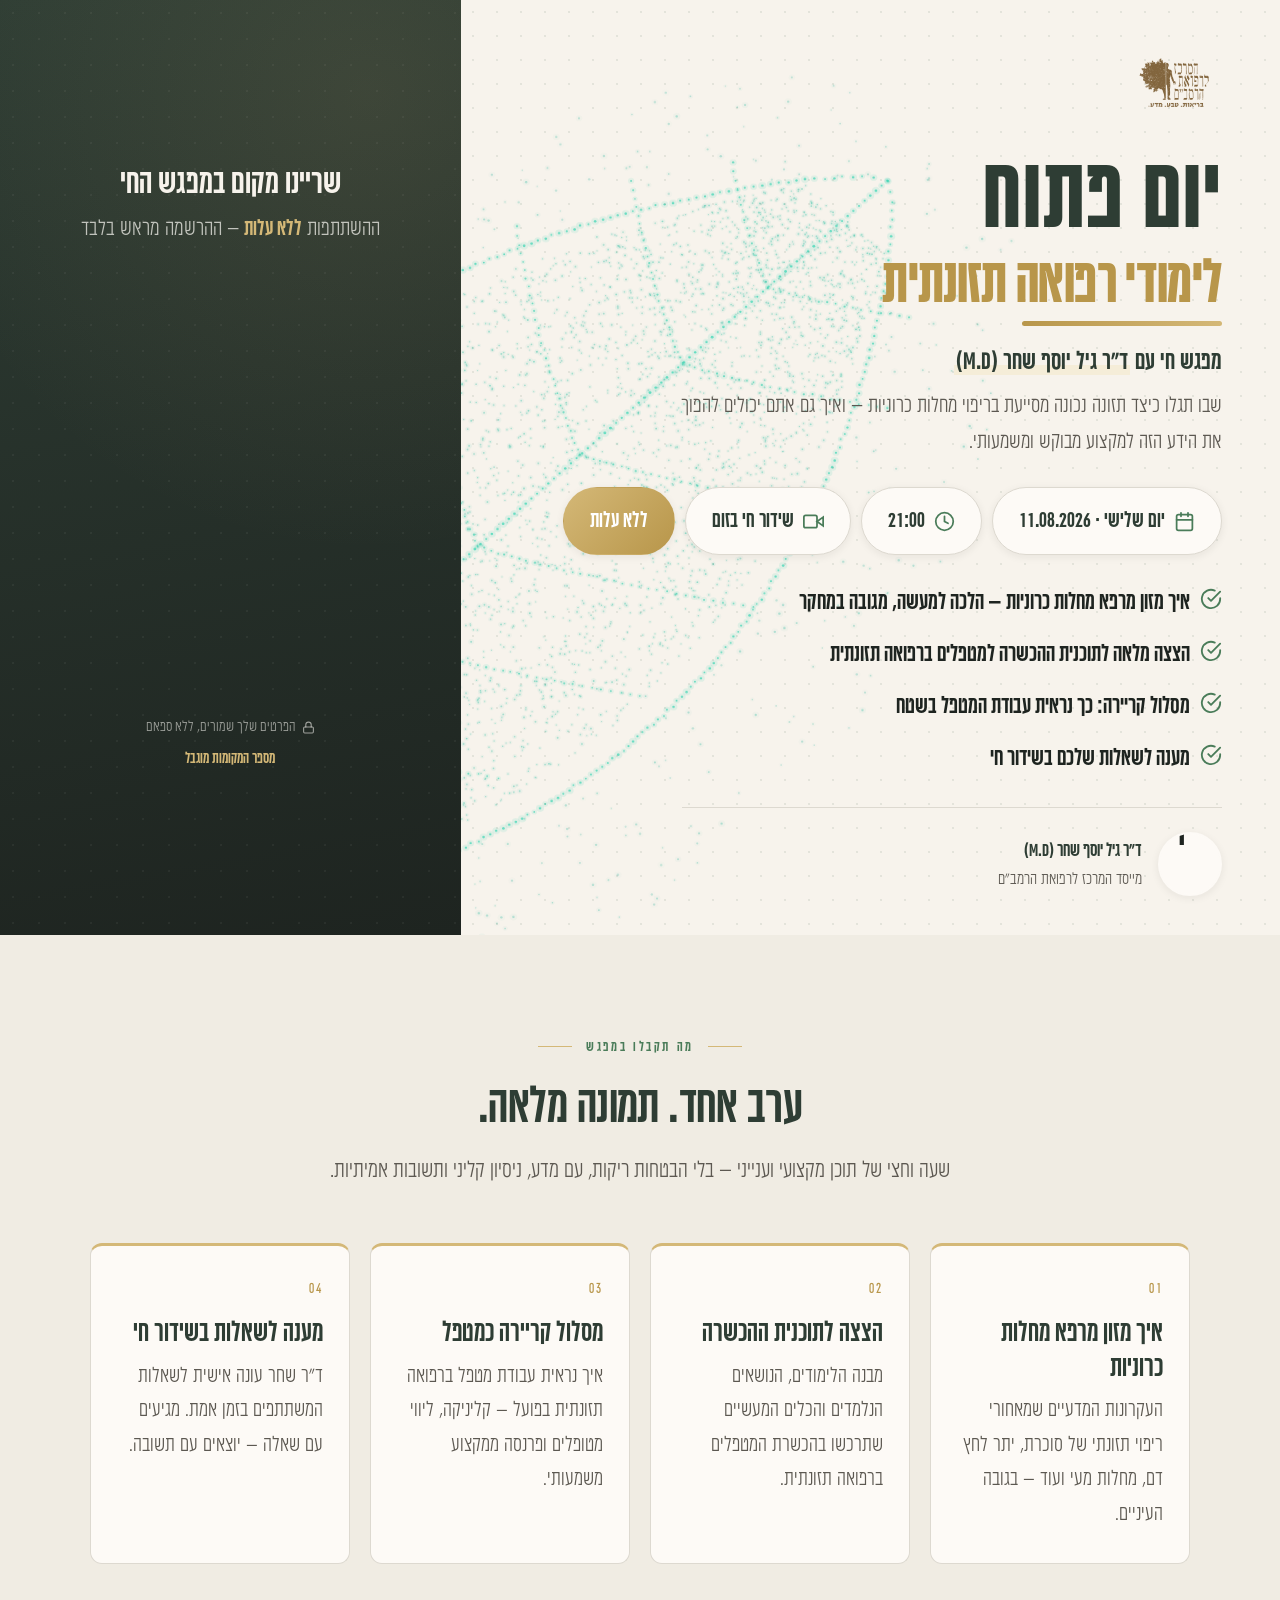
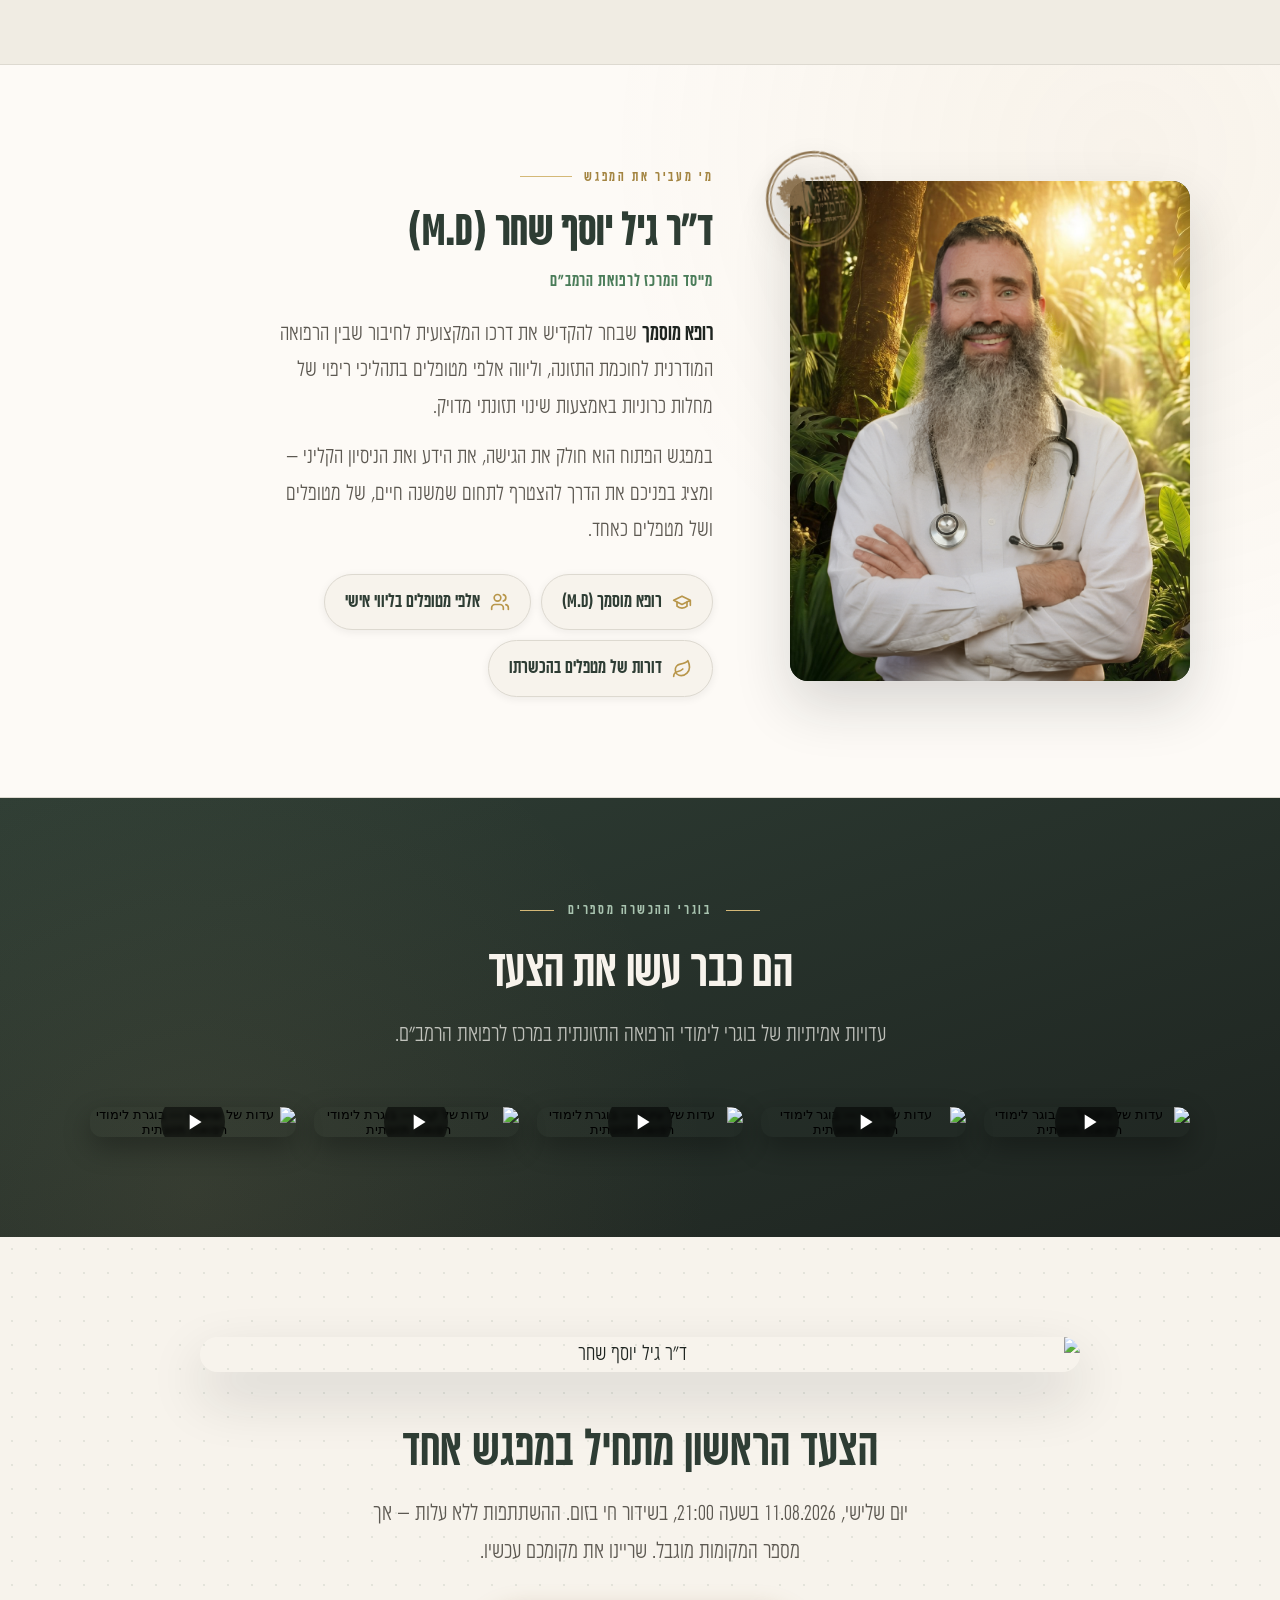
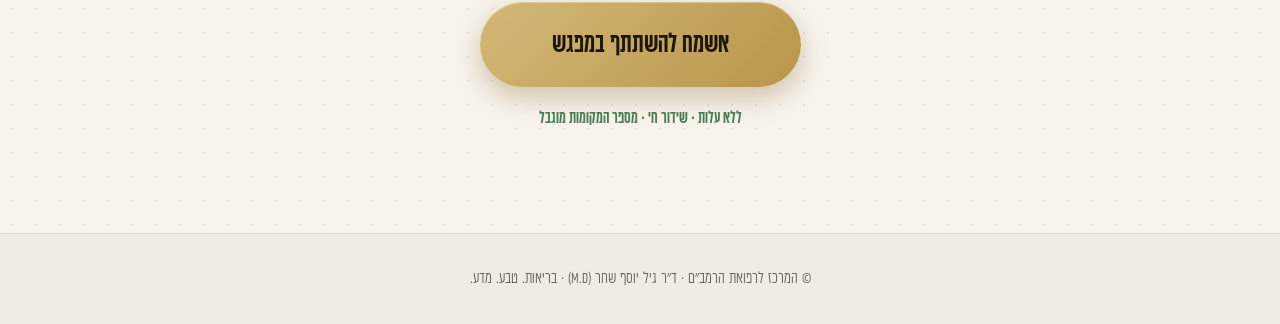
==== commit 2f0b16fb: "Merge remote-tracking branch 'origin/main' into bigger-fonts-mobile # Conflicts: #	src/landing/open-" ====
--- a/deploy/index.html
+++ b/deploy/index.html
@@ -924,61 +924,7 @@
 
 <script>
 (function(){
-  var form = document.getElementById('regForm');
-  var btn = document.getElementById('submitBtn');
-  var errBox = document.getElementById('formError');
-  var wrap = document.getElementById('formWrap');
-  var success = document.getElementById('formSuccess');
   var sticky = document.getElementById('stickyCta');
-
-  if (form) form.addEventListener('submit', function(e){
-    e.preventDefault();
-    errBox.style.display = 'none';
-
-    if (!form.reportValidity()) {
-      var firstInvalid = form.querySelector(':invalid');
-      if (firstInvalid) firstInvalid.focus();
-      return;
-    }
-
-    btn.disabled = true;
-    btn.classList.add('loading');
-    btn.querySelector('.btn-text').textContent = 'שולח...';
-
-    var fd = new FormData();
-    fd.append('action', 'elementor_pro_forms_send_form');
-    fd.append('post_id', '198157');
-    fd.append('form_id', '2e912b7');
-    fd.append('queried_id', '198157');
-    fd.append('referer_title', 'יום פתוח | הכשרת מטפלים ברפואה תזונתית');
-    fd.append('form_fields[first_name]', document.getElementById('first_name').value.trim());
-    fd.append('form_fields[last_name]', document.getElementById('last_name').value.trim());
-    fd.append('form_fields[phone]', document.getElementById('phone').value.trim());
-    fd.append('form_fields[email]', document.getElementById('email').value.trim());
-    fd.append('form_fields[mailing_list_acceptance]', 'on');
-    fd.append('form_fields[field_4b7dabf]', 'כן');
-
-    fetch('https://rambam-medicine.org.il/wp-admin/admin-ajax.php', {
-      method: 'POST',
-      body: fd
-    })
-    .then(function(res){ return res.json(); })
-    .then(function(data){
-      if (data && data.success === true) {
-        wrap.style.display = 'none';
-        success.style.display = 'block';
-        if (sticky) sticky.classList.add('hidden');
-      } else {
-        throw new Error('server');
-      }
-    })
-    .catch(function(){
-      errBox.style.display = 'block';
-      btn.disabled = false;
-      btn.classList.remove('loading');
-      btn.querySelector('.btn-text').textContent = 'אשמח להשתתף במפגש';
-    });
-  });
 
   // HERO PEEK LEAF — removable block
   // teal dot-leaf on the cream side, half-hidden behind the green form panel;
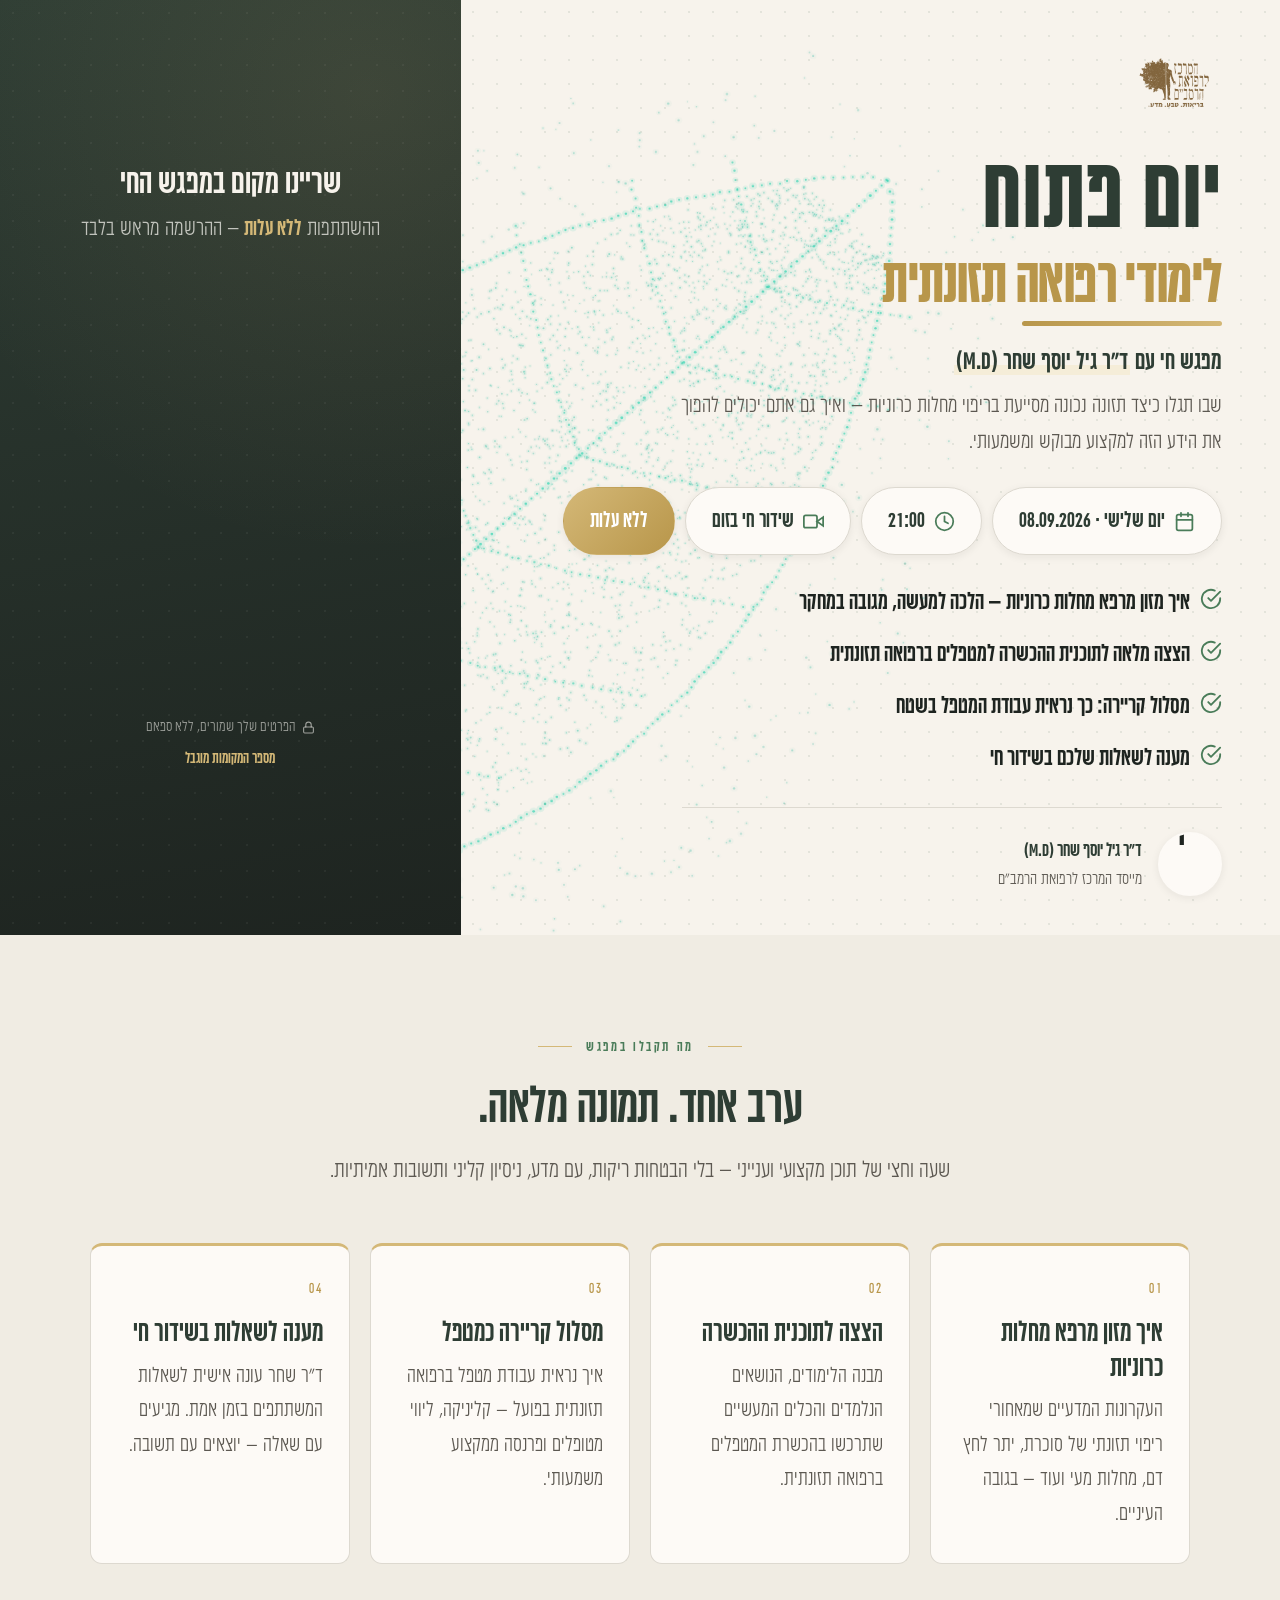
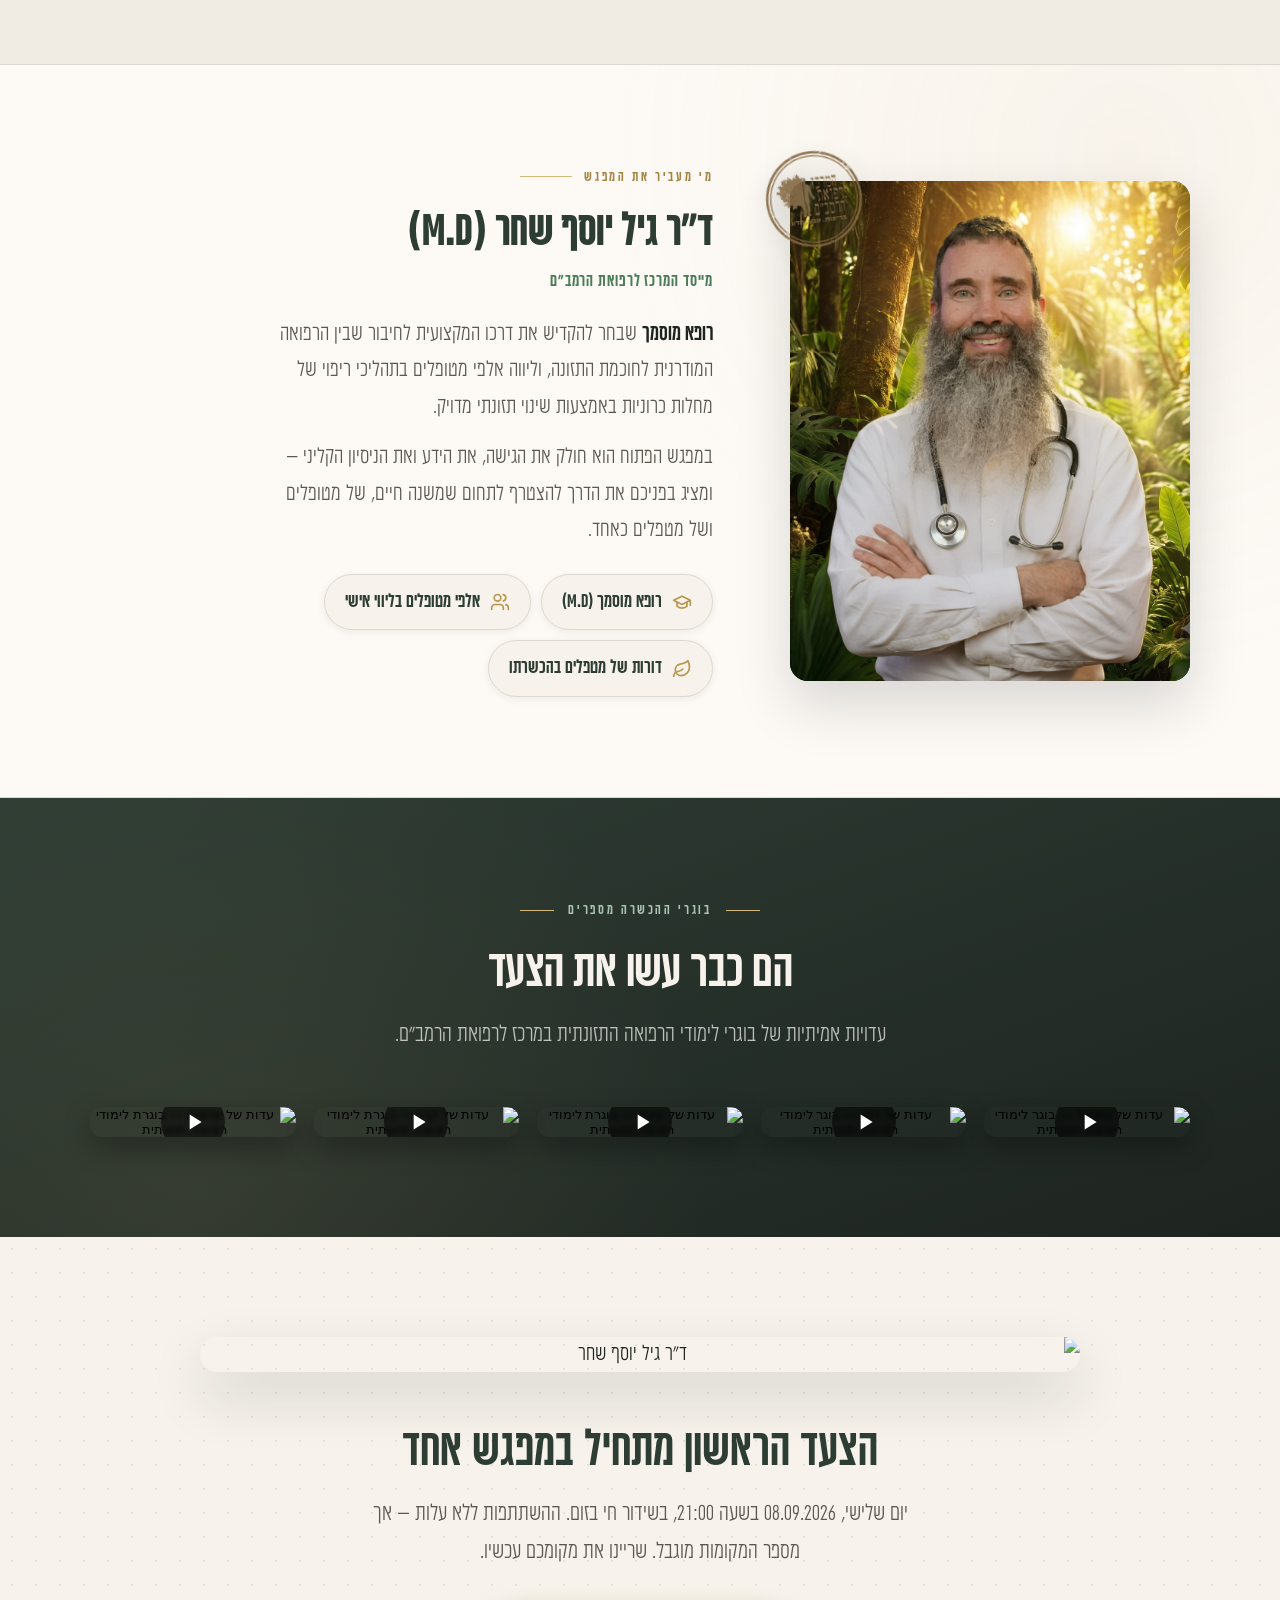
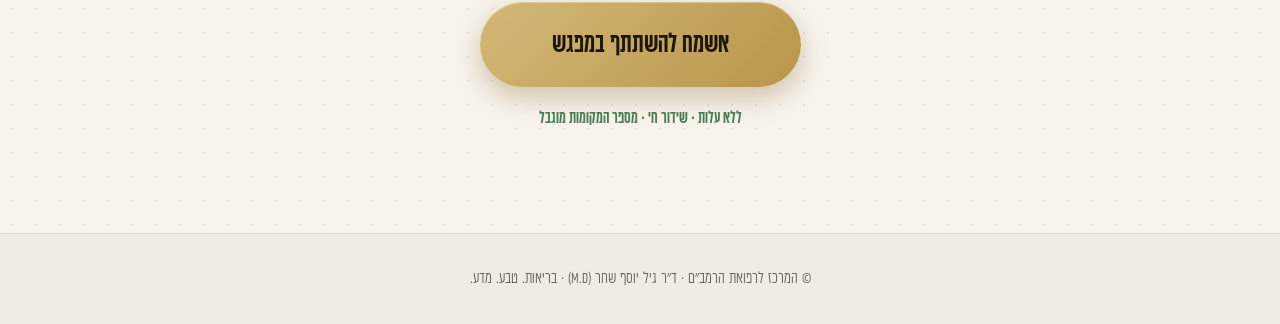
==== commit 845c9299: "Update event date to 08.09.2026 Reschedules the open-day event from 11.08.2026 to 08.09.2026. Both d" ====
--- a/deploy/index.html
+++ b/deploy/index.html
@@ -743,7 +743,7 @@
         ואיך גם אתם יכולים להפוך את הידע הזה למקצוע מבוקש ומשמעותי.
       </p>
       <div class="date-badge">
-        <span><svg viewBox="0 0 24 24" fill="none" stroke-width="2" stroke-linecap="round"><rect x="3" y="4" width="18" height="18" rx="2"/><path d="M16 2v4M8 2v4M3 10h18"/></svg>יום שלישי · 11.08.2026</span>
+        <span><svg viewBox="0 0 24 24" fill="none" stroke-width="2" stroke-linecap="round"><rect x="3" y="4" width="18" height="18" rx="2"/><path d="M16 2v4M8 2v4M3 10h18"/></svg>יום שלישי · 08.09.2026</span>
         <span><svg viewBox="0 0 24 24" fill="none" stroke-width="2" stroke-linecap="round"><circle cx="12" cy="12" r="10"/><path d="M12 6v6l4 2"/></svg>21:00</span>
         <span><svg viewBox="0 0 24 24" fill="none" stroke-width="2" stroke-linecap="round"><path d="M23 7l-7 5 7 5V7z"/><rect x="1" y="5" width="15" height="14" rx="2"/></svg>שידור חי בזום</span>
         <span class="free">ללא עלות</span>
@@ -902,7 +902,7 @@
     </div>
     <h2>הצעד הראשון מתחיל במפגש אחד</h2>
     <p>
-      יום שלישי, 11.08.2026 בשעה 21:00, בשידור חי בזום. ההשתתפות ללא עלות —
+      יום שלישי, 08.09.2026 בשעה 21:00, בשידור חי בזום. ההשתתפות ללא עלות —
       אך מספר המקומות מוגבל. שריינו את מקומכם עכשיו.
     </p>
     <a href="#register" class="cta-btn">אשמח להשתתף במפגש</a>
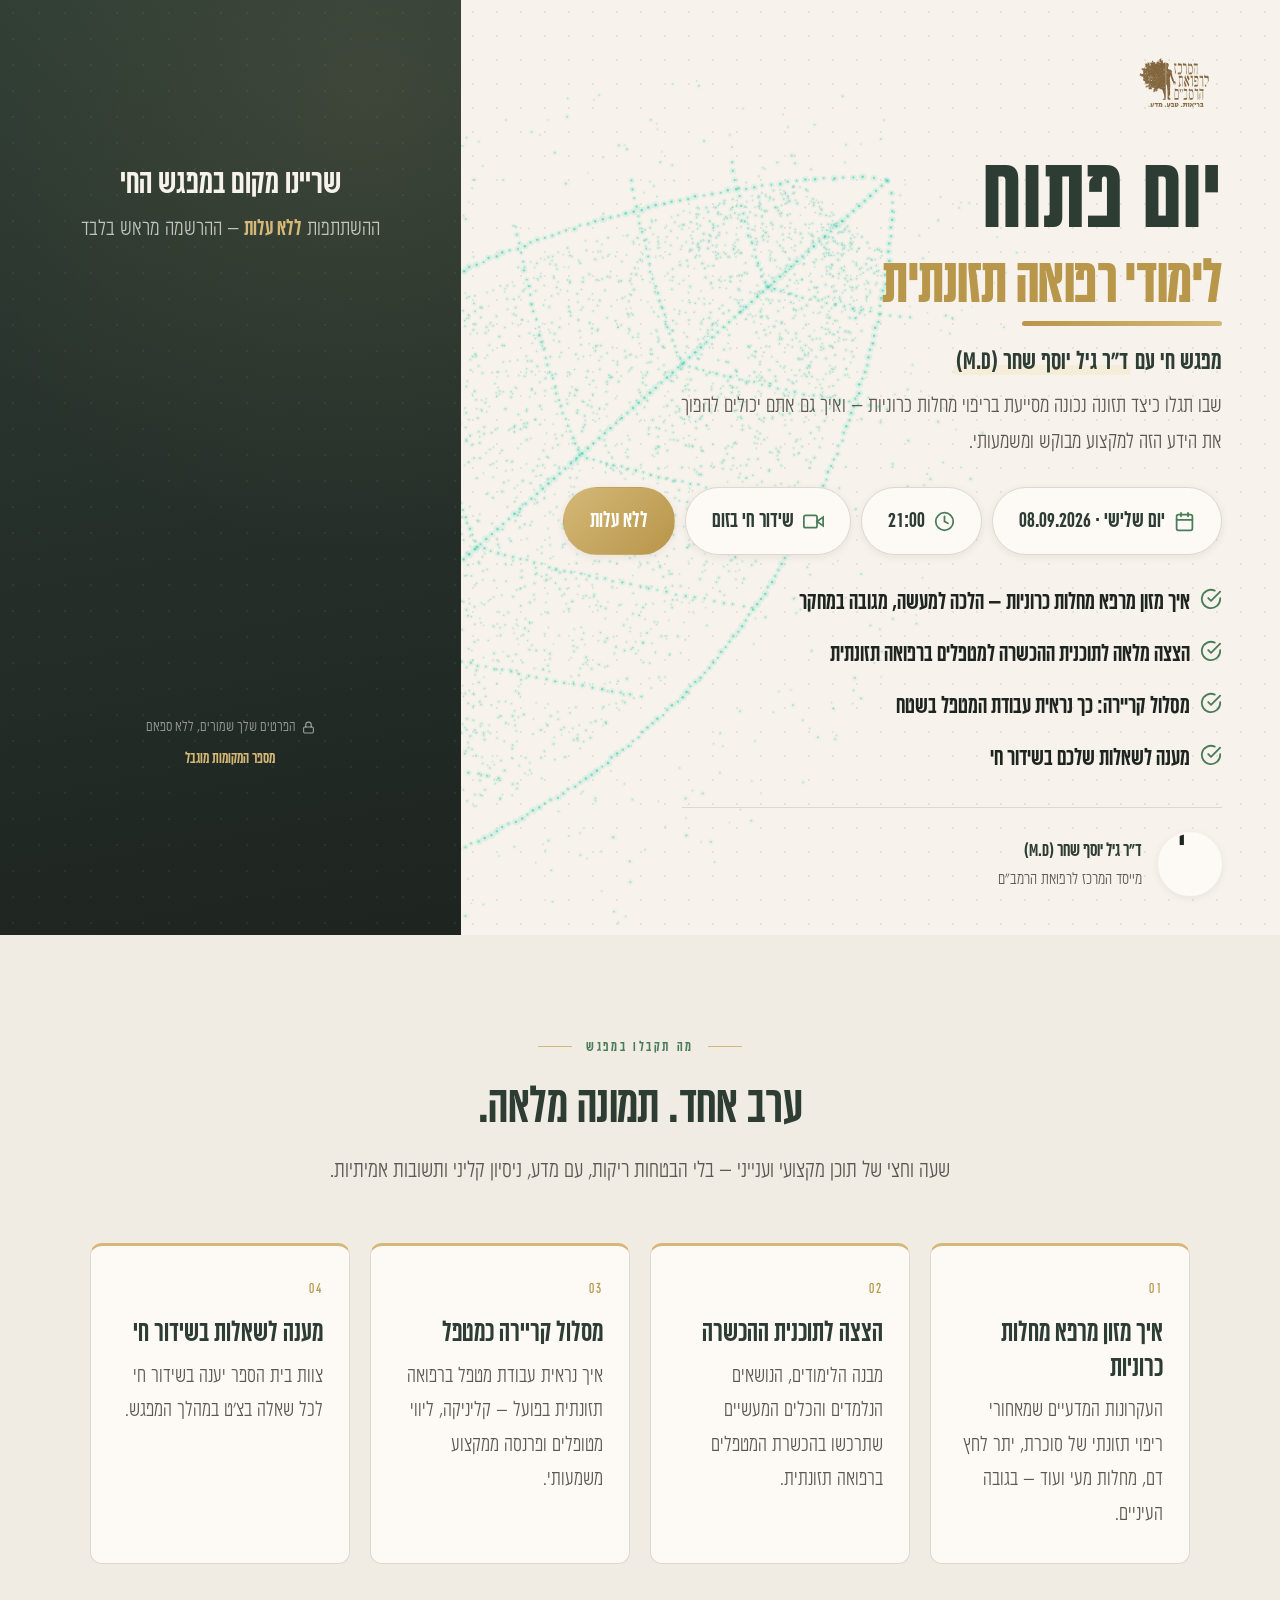
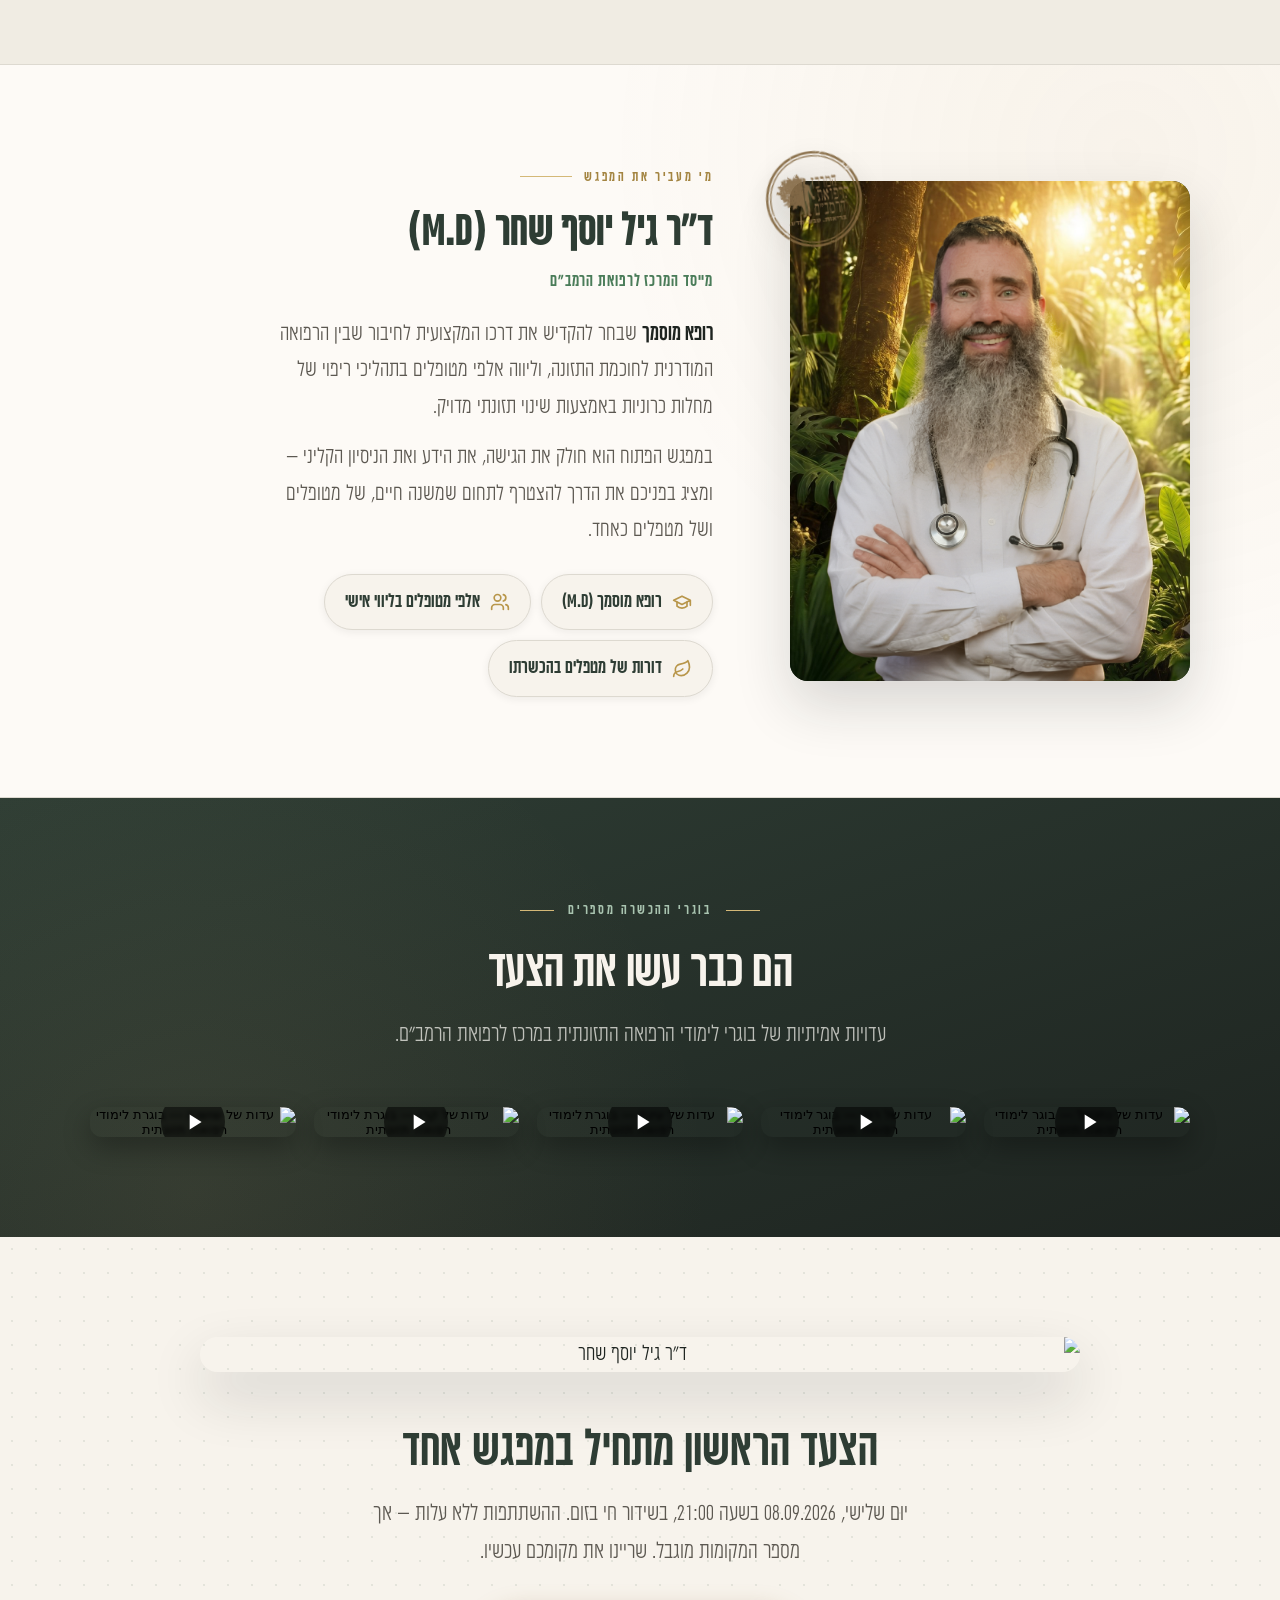
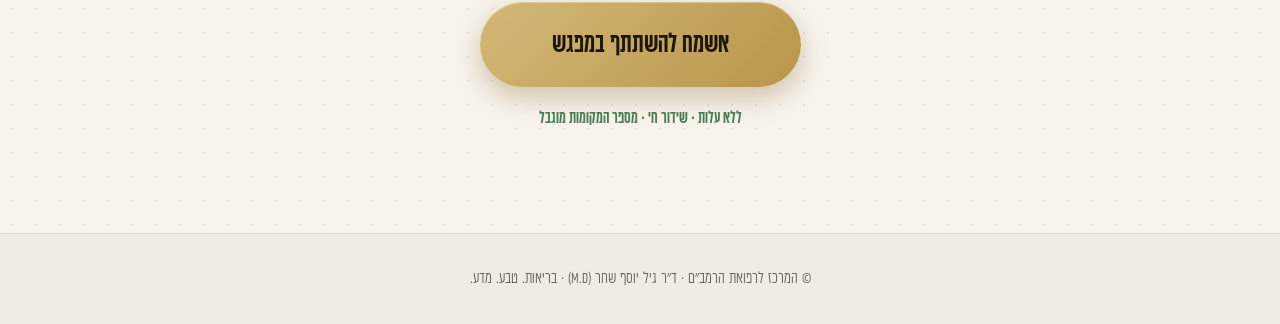
==== commit e9b87a17: "Update live Q&A card text on open-day landing page Per Asana task 1209378977212680: replace the card" ====
--- a/deploy/index.html
+++ b/deploy/index.html
@@ -810,7 +810,7 @@
       <div class="benefit">
         <span class="num">04</span>
         <h3>מענה לשאלות בשידור חי</h3>
-        <p>ד"ר שחר עונה אישית לשאלות המשתתפים בזמן אמת. מגיעים עם שאלה — יוצאים עם תשובה.</p>
+        <p>צוות בית הספר יענה בשידור חי לכל שאלה בצ׳ט במהלך המפגש.</p>
       </div>
     </div>
   </div>
